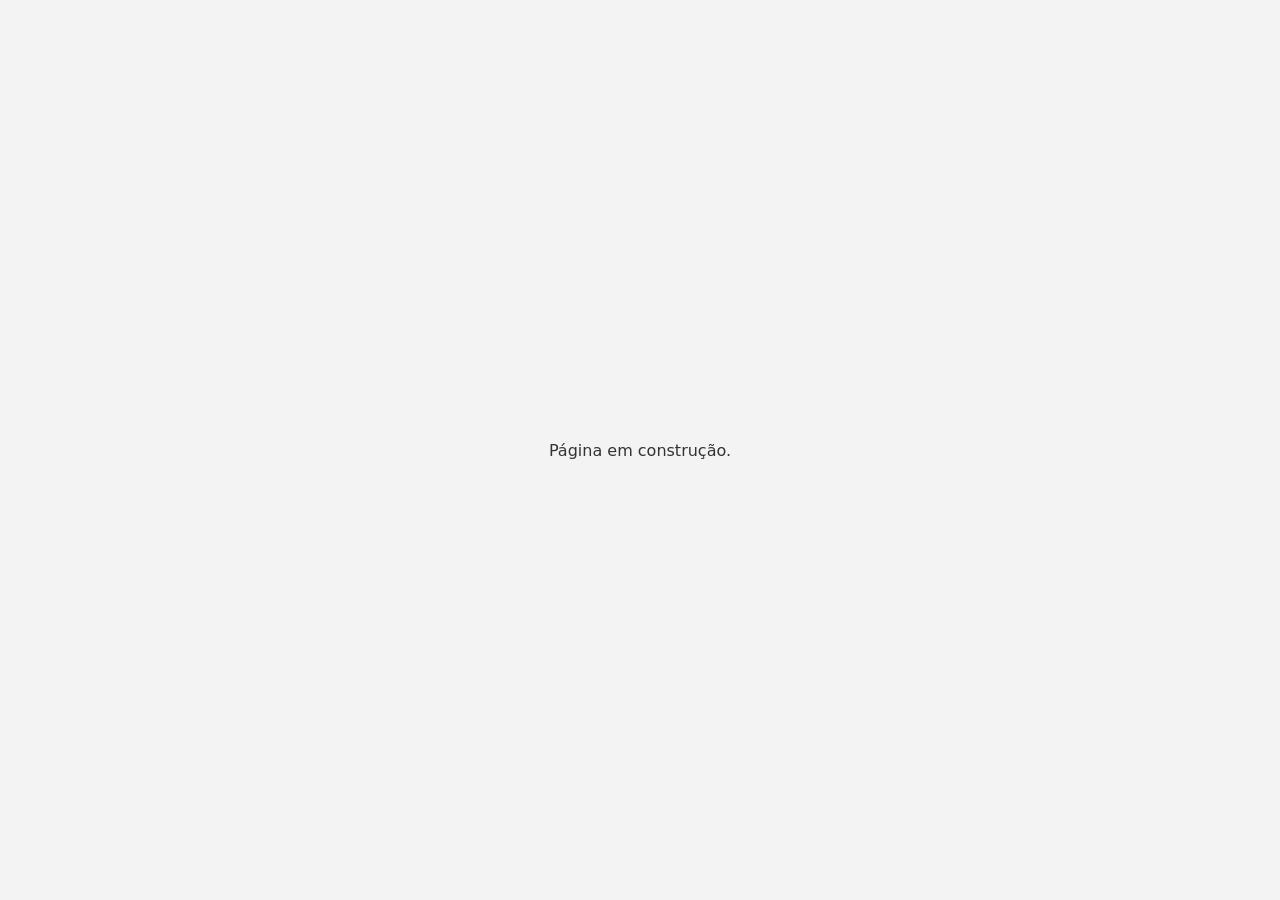
==== index.html @ b9e8e60d "Início da página de vendas Co-Authored-By: Claude Opus 5.5 <noreply@anthropic.com>" ====
<!doctype html><html lang="pt-BR"><head><meta charset="utf-8"><meta name="viewport" content="width=device-width,initial-scale=1"><meta name="robots" content="noindex"><title>Em breve</title><style>body{font-family:system-ui,sans-serif;display:grid;place-items:center;min-height:100vh;margin:0;background:#f3f3f3;color:#333}</style></head><body><p>Página em construção.</p></body></html>
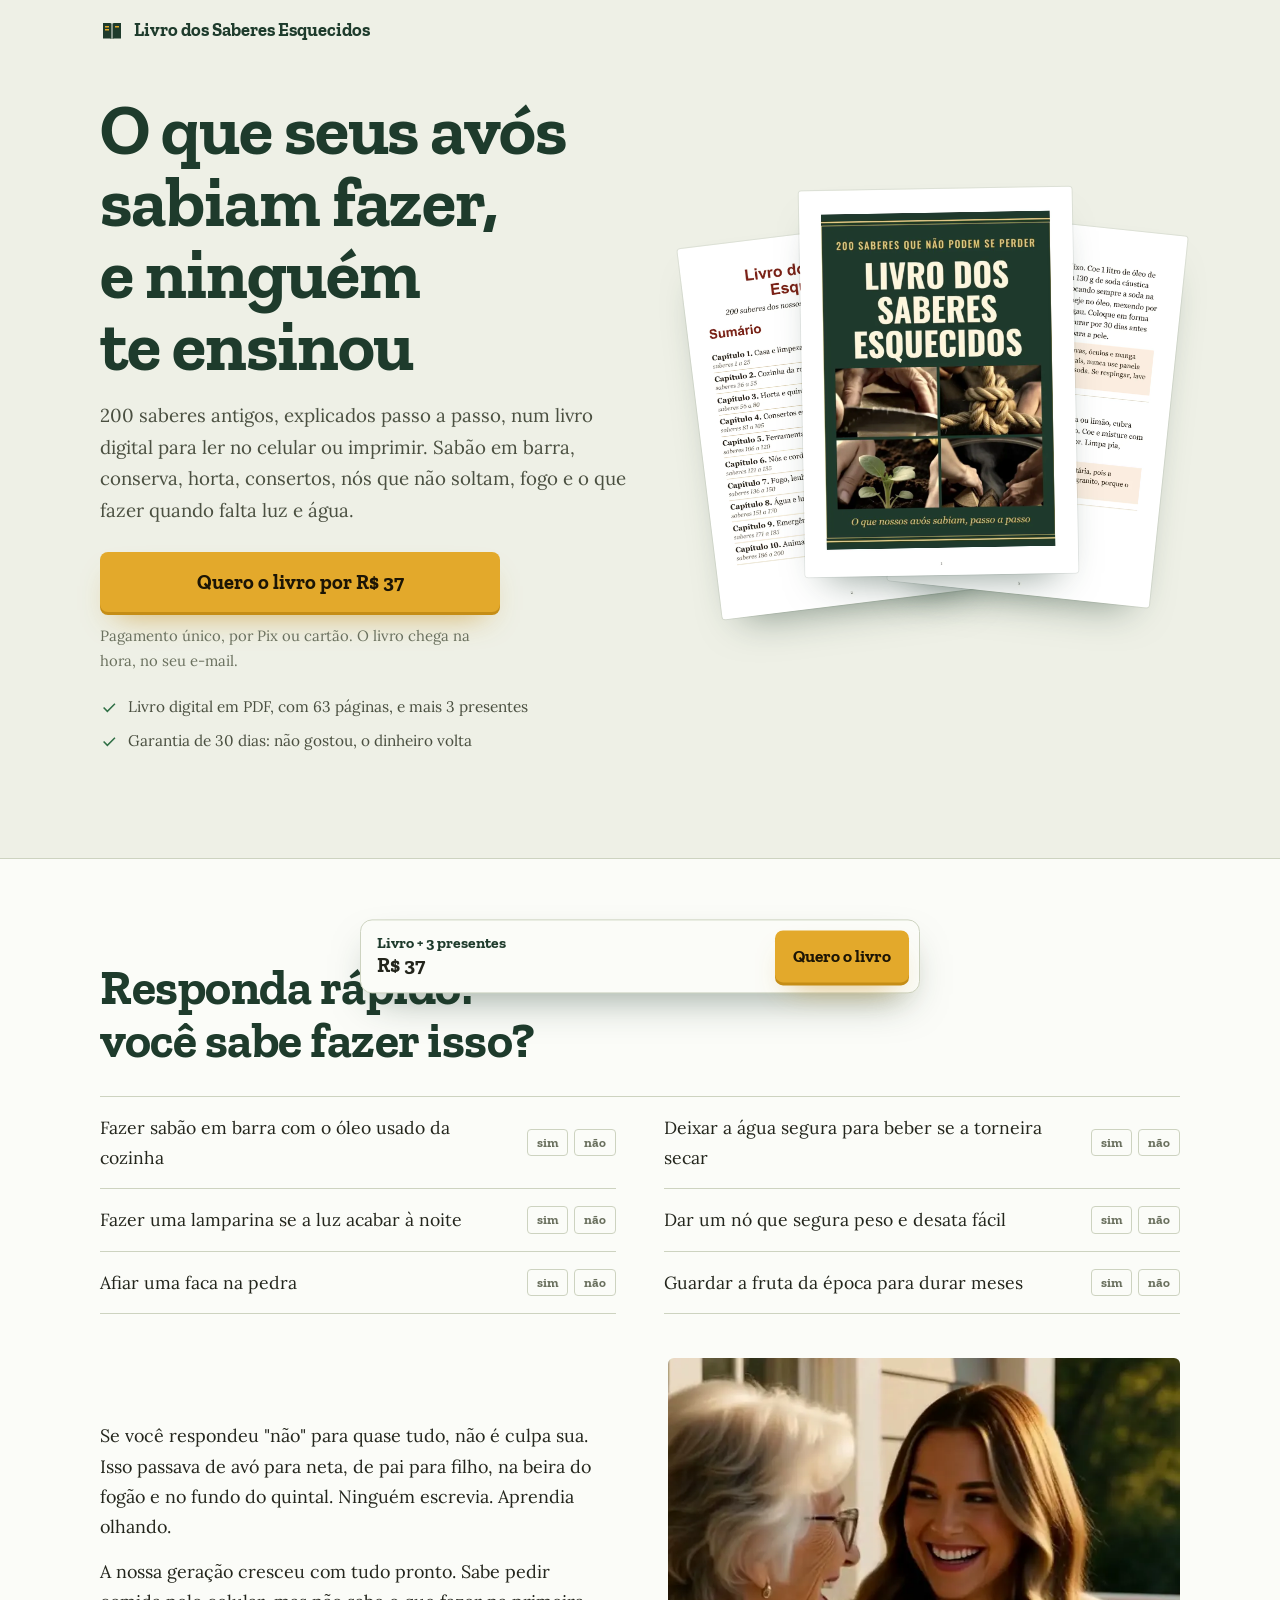
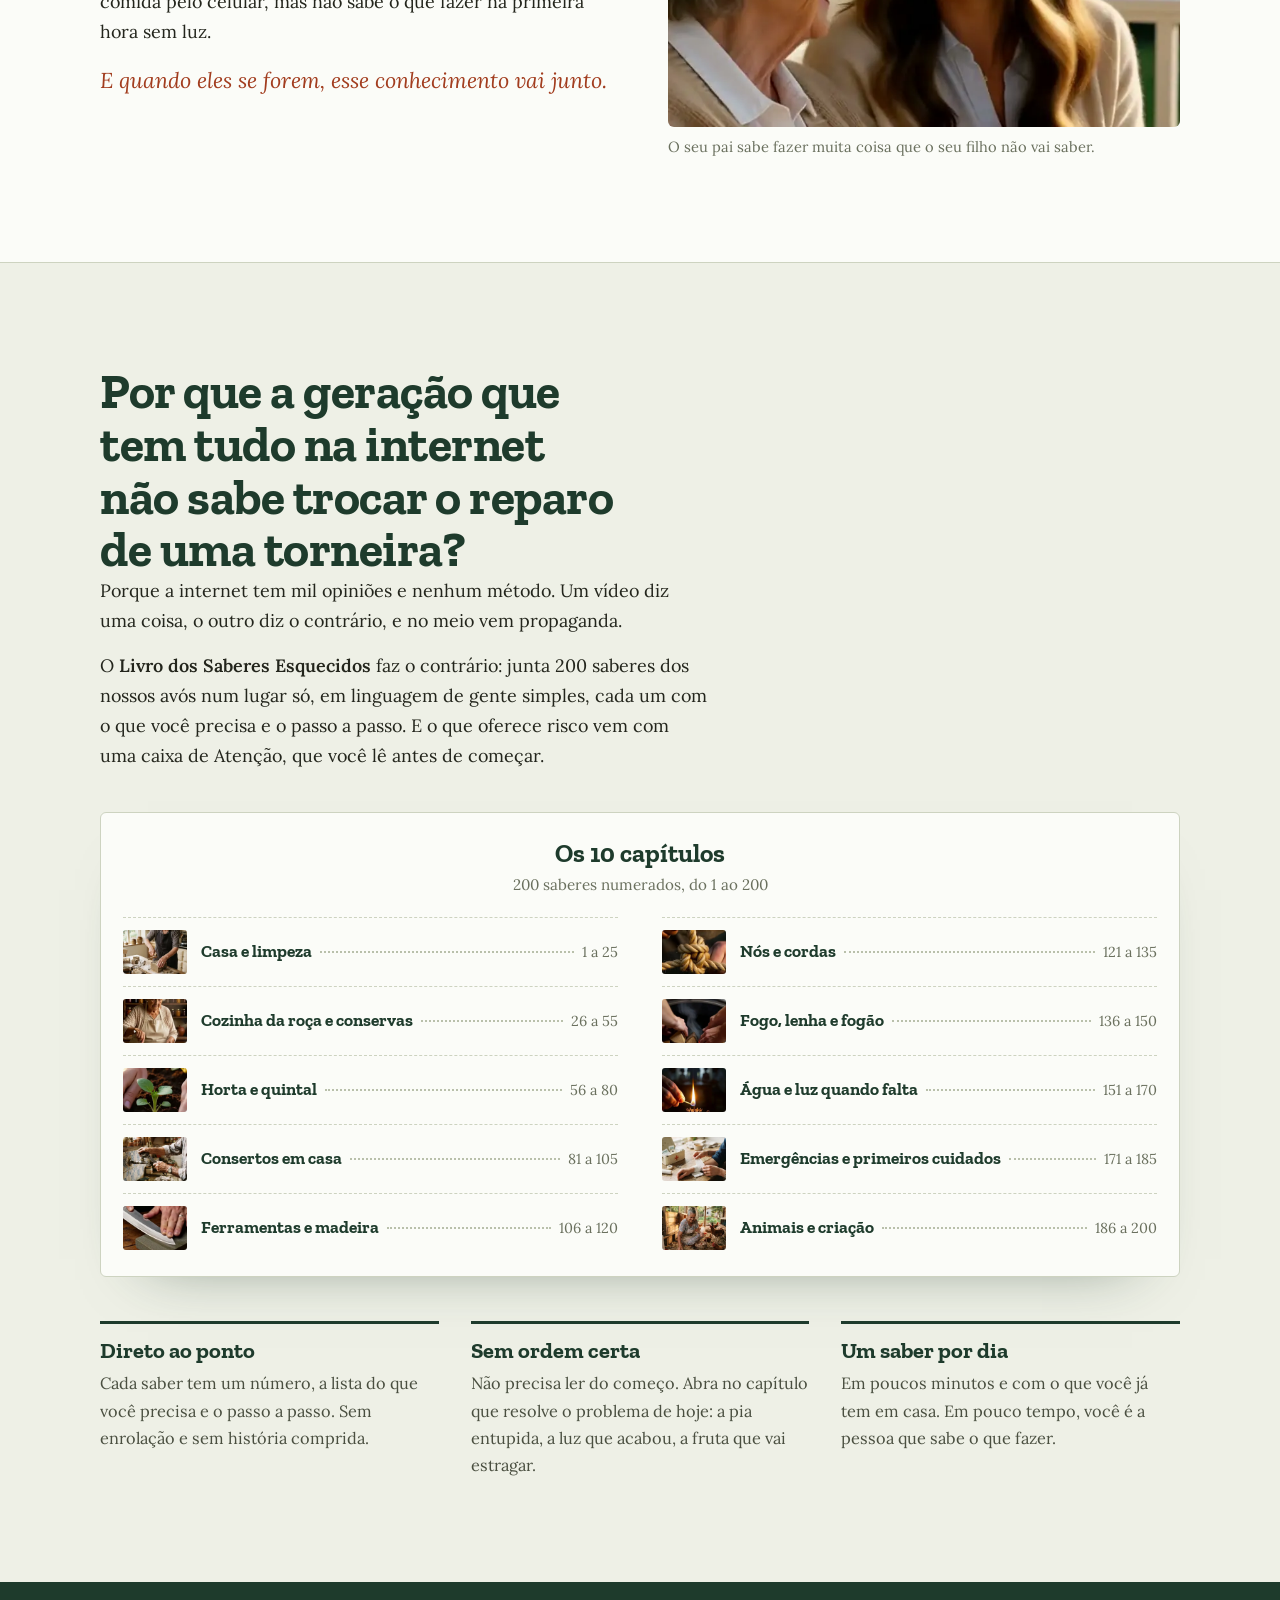
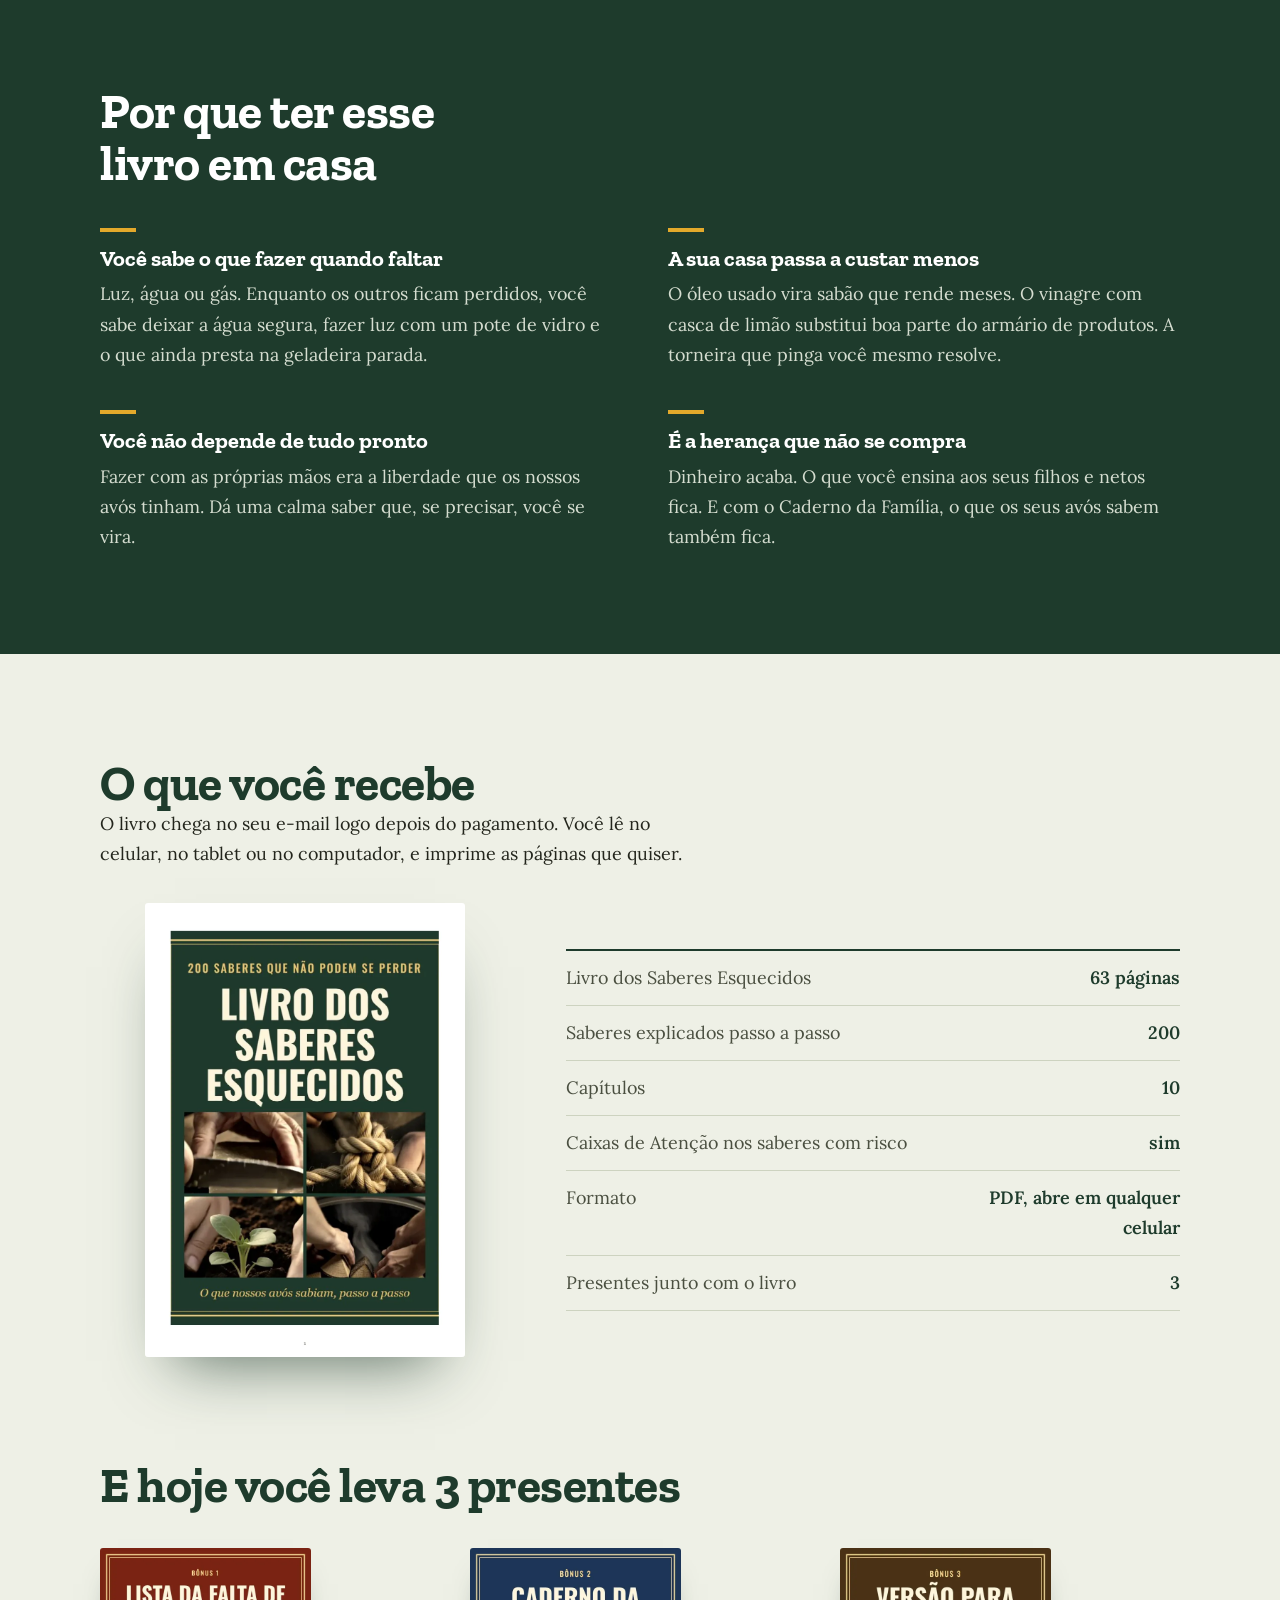
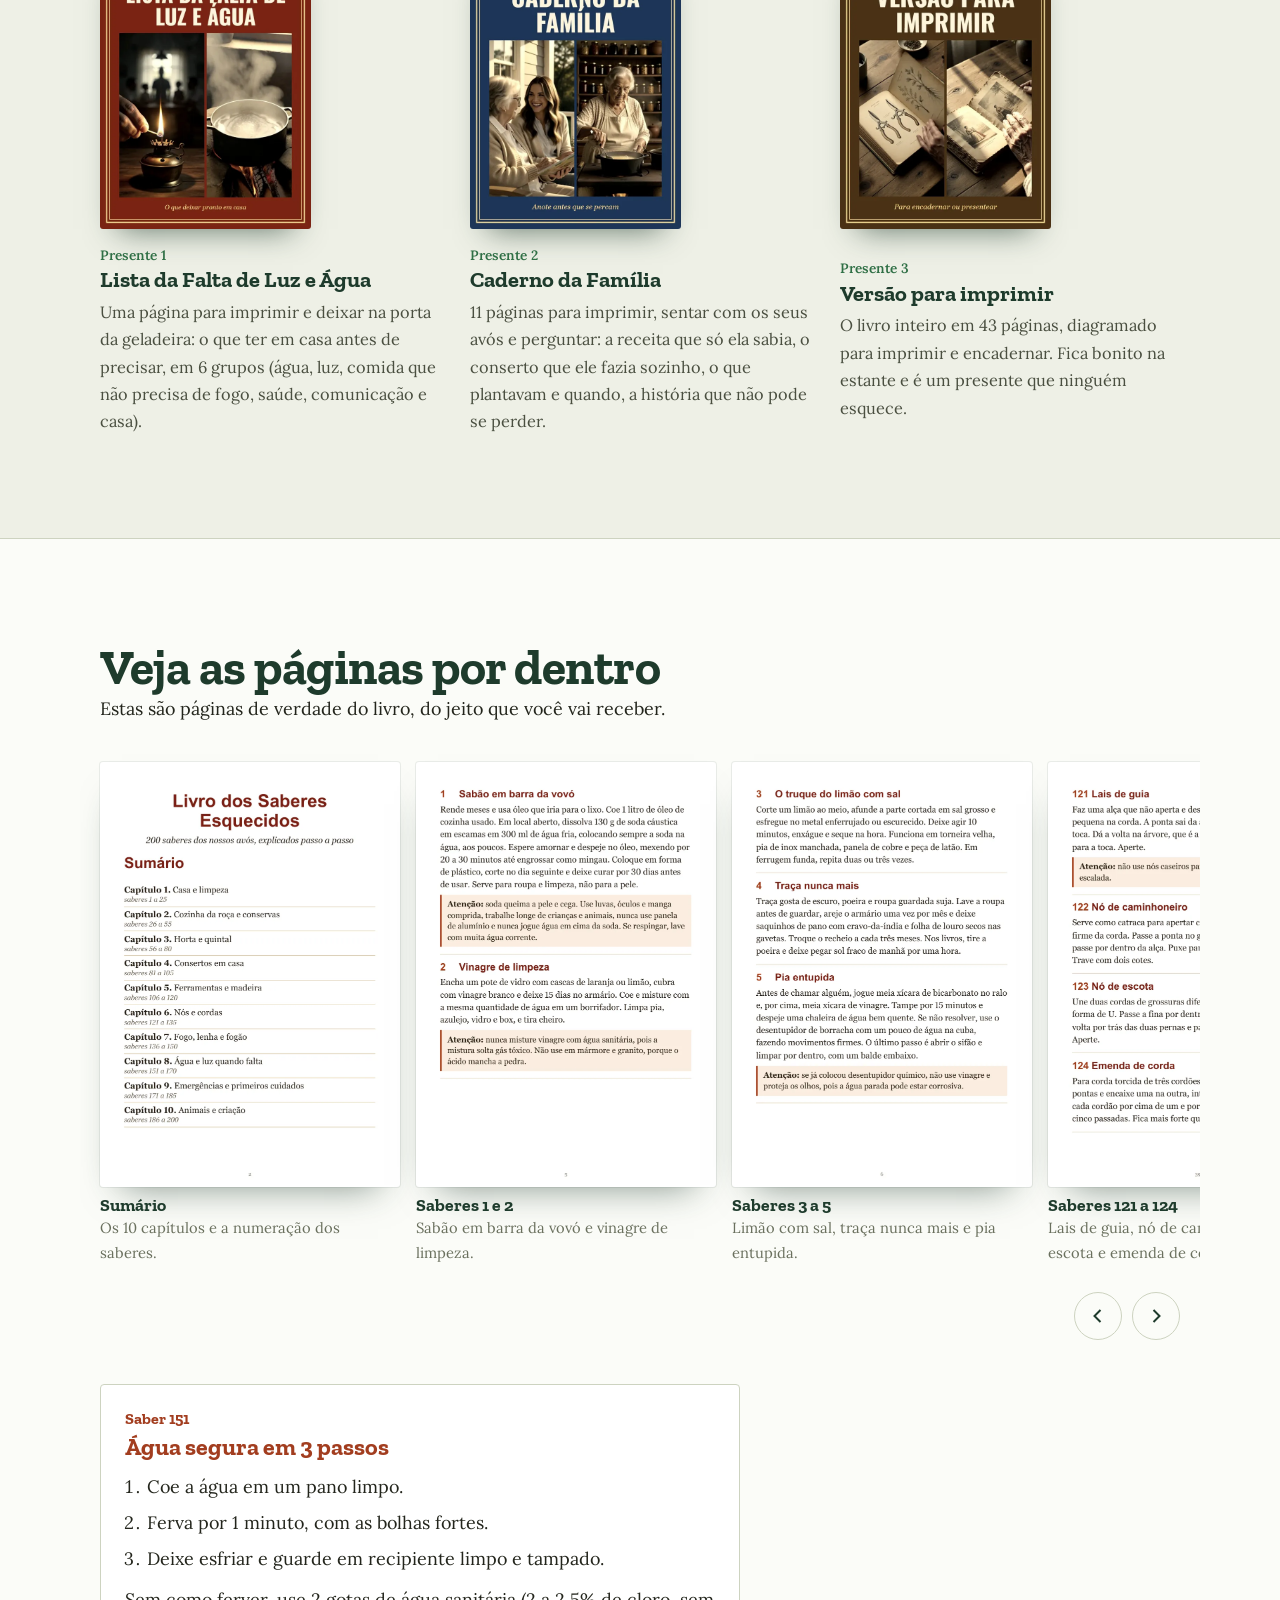
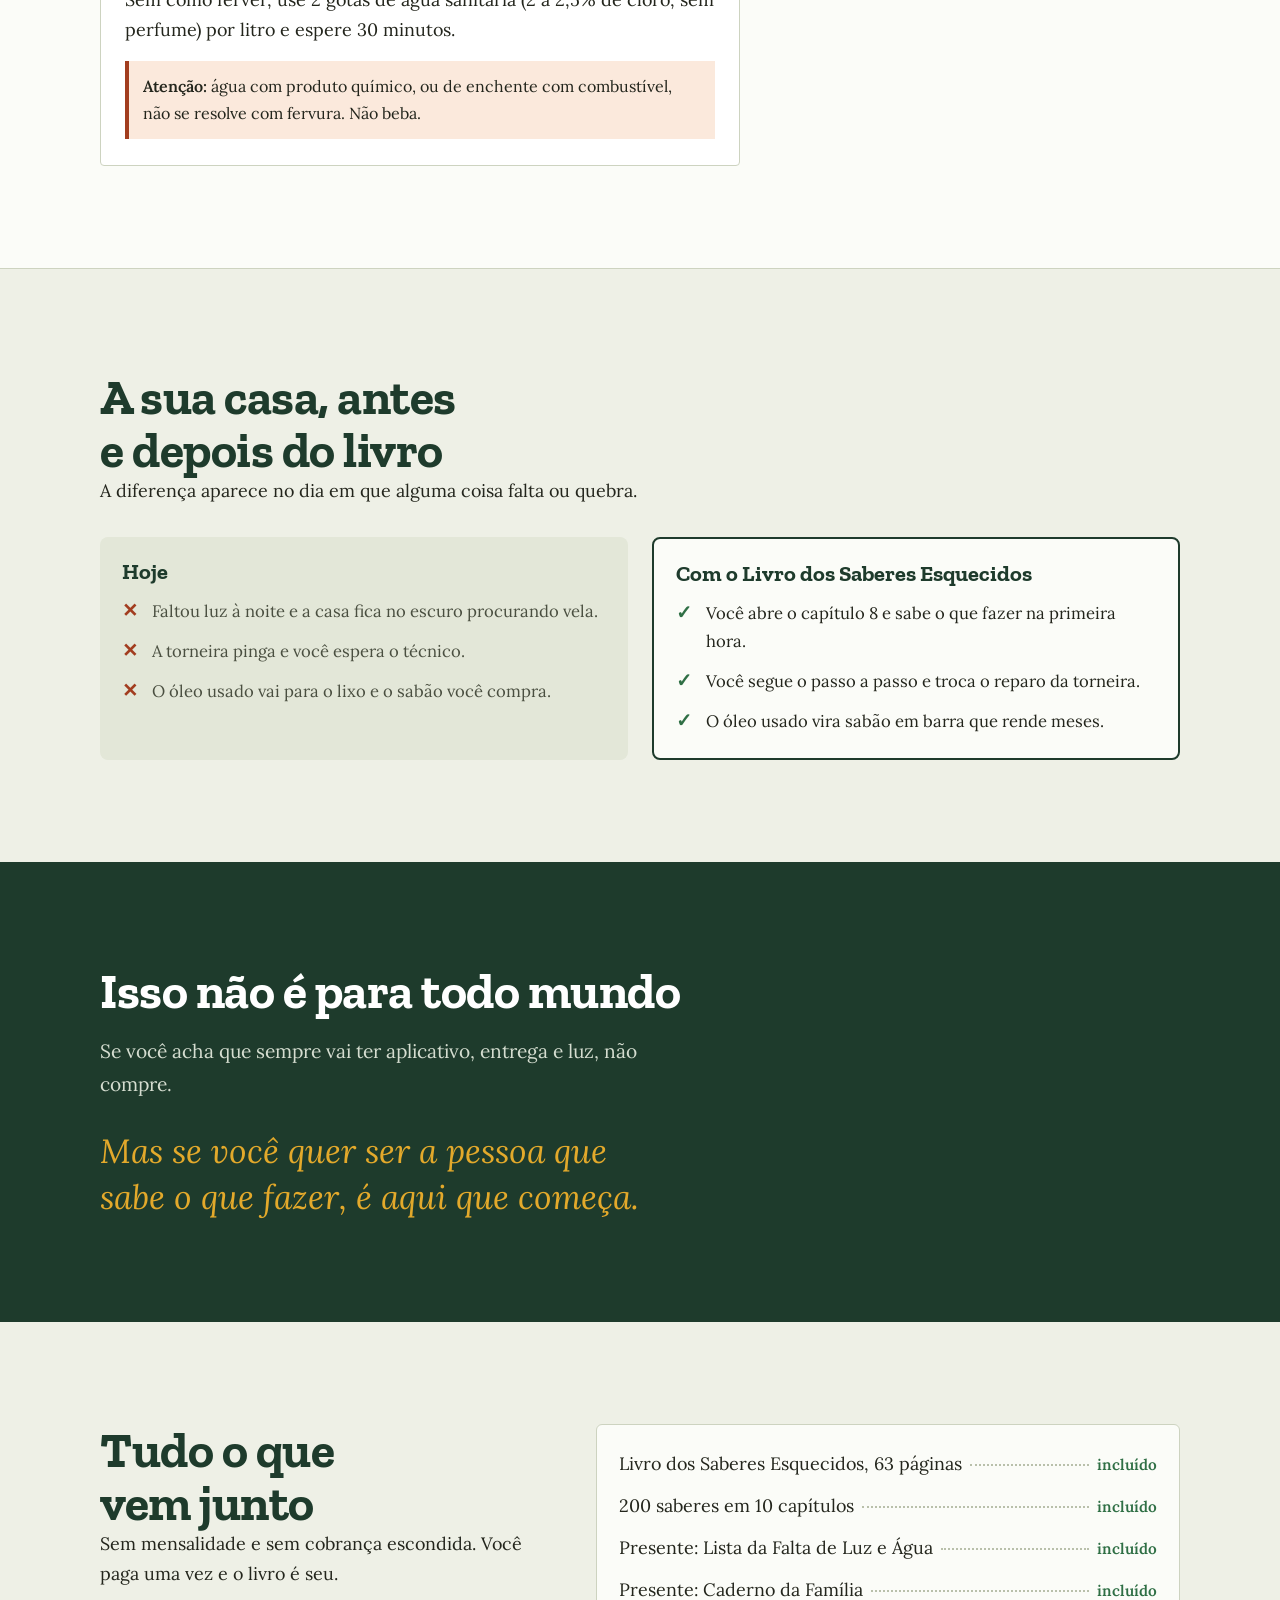
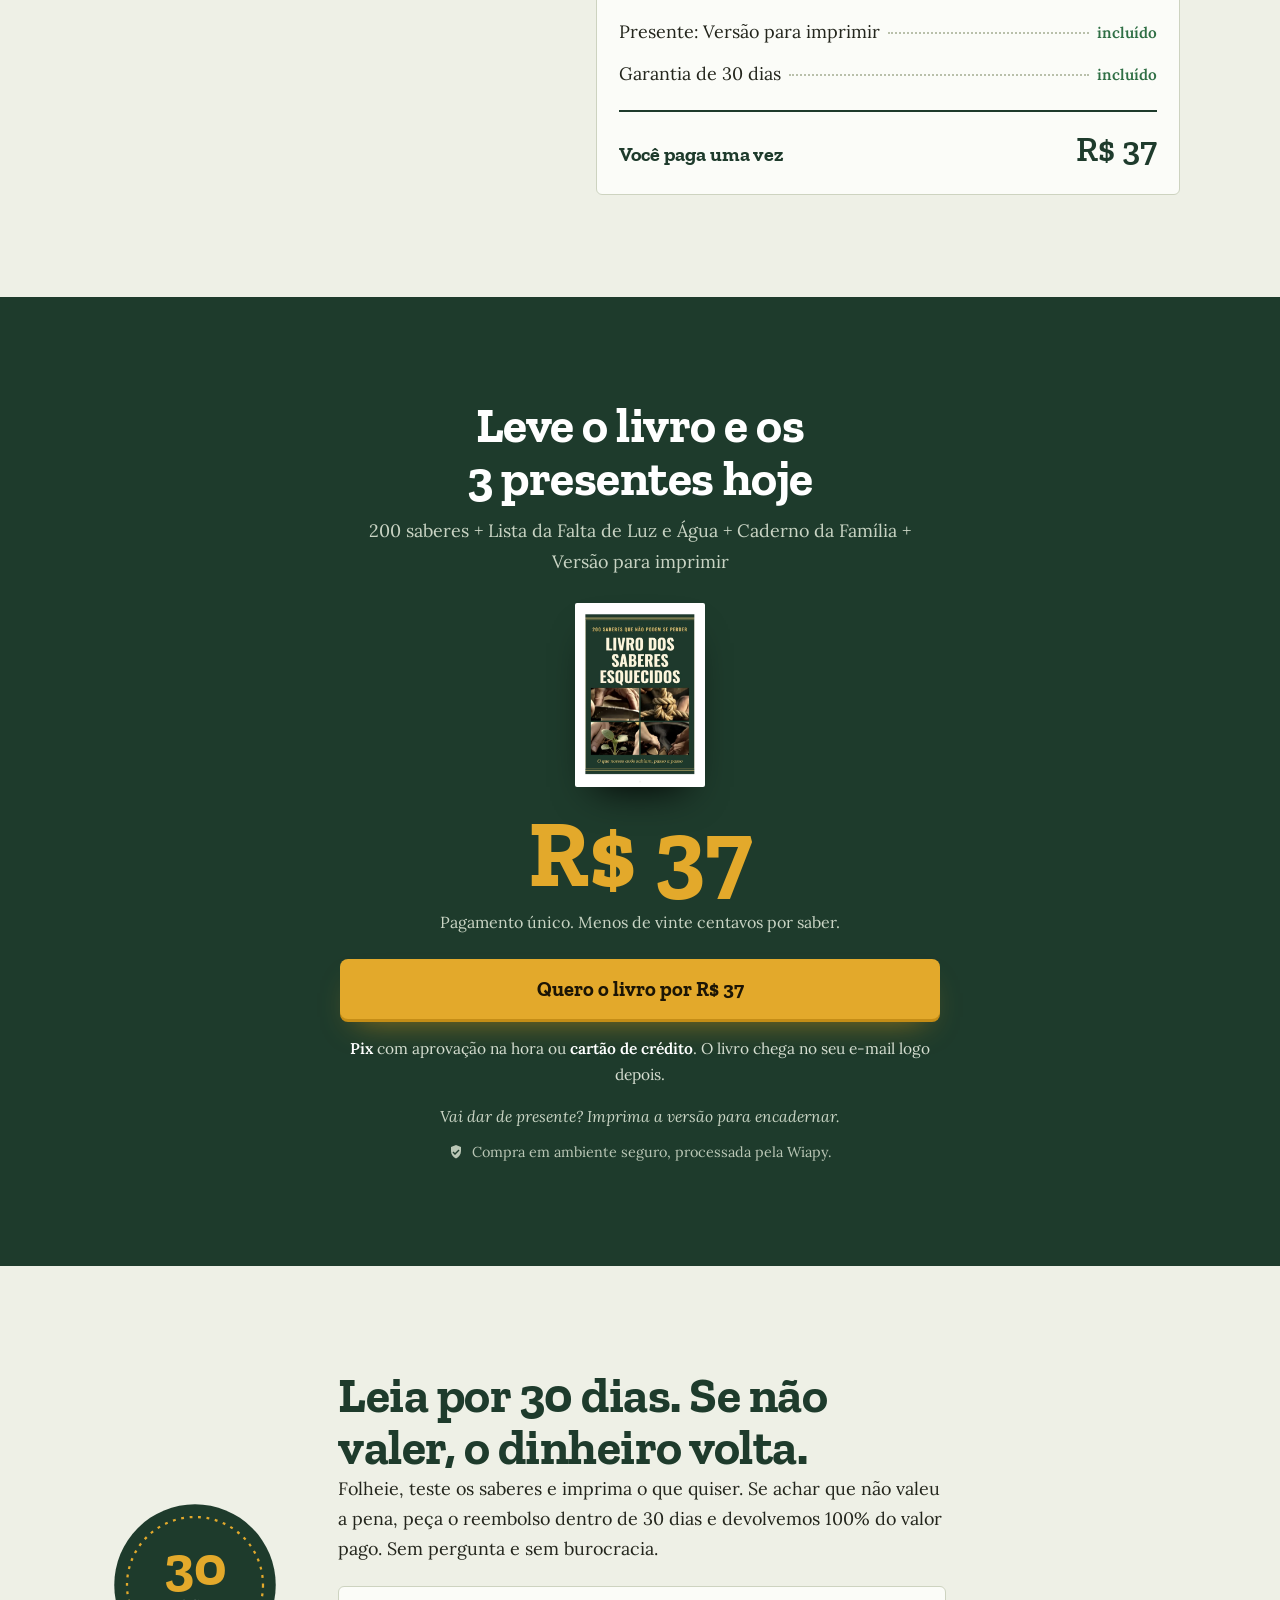
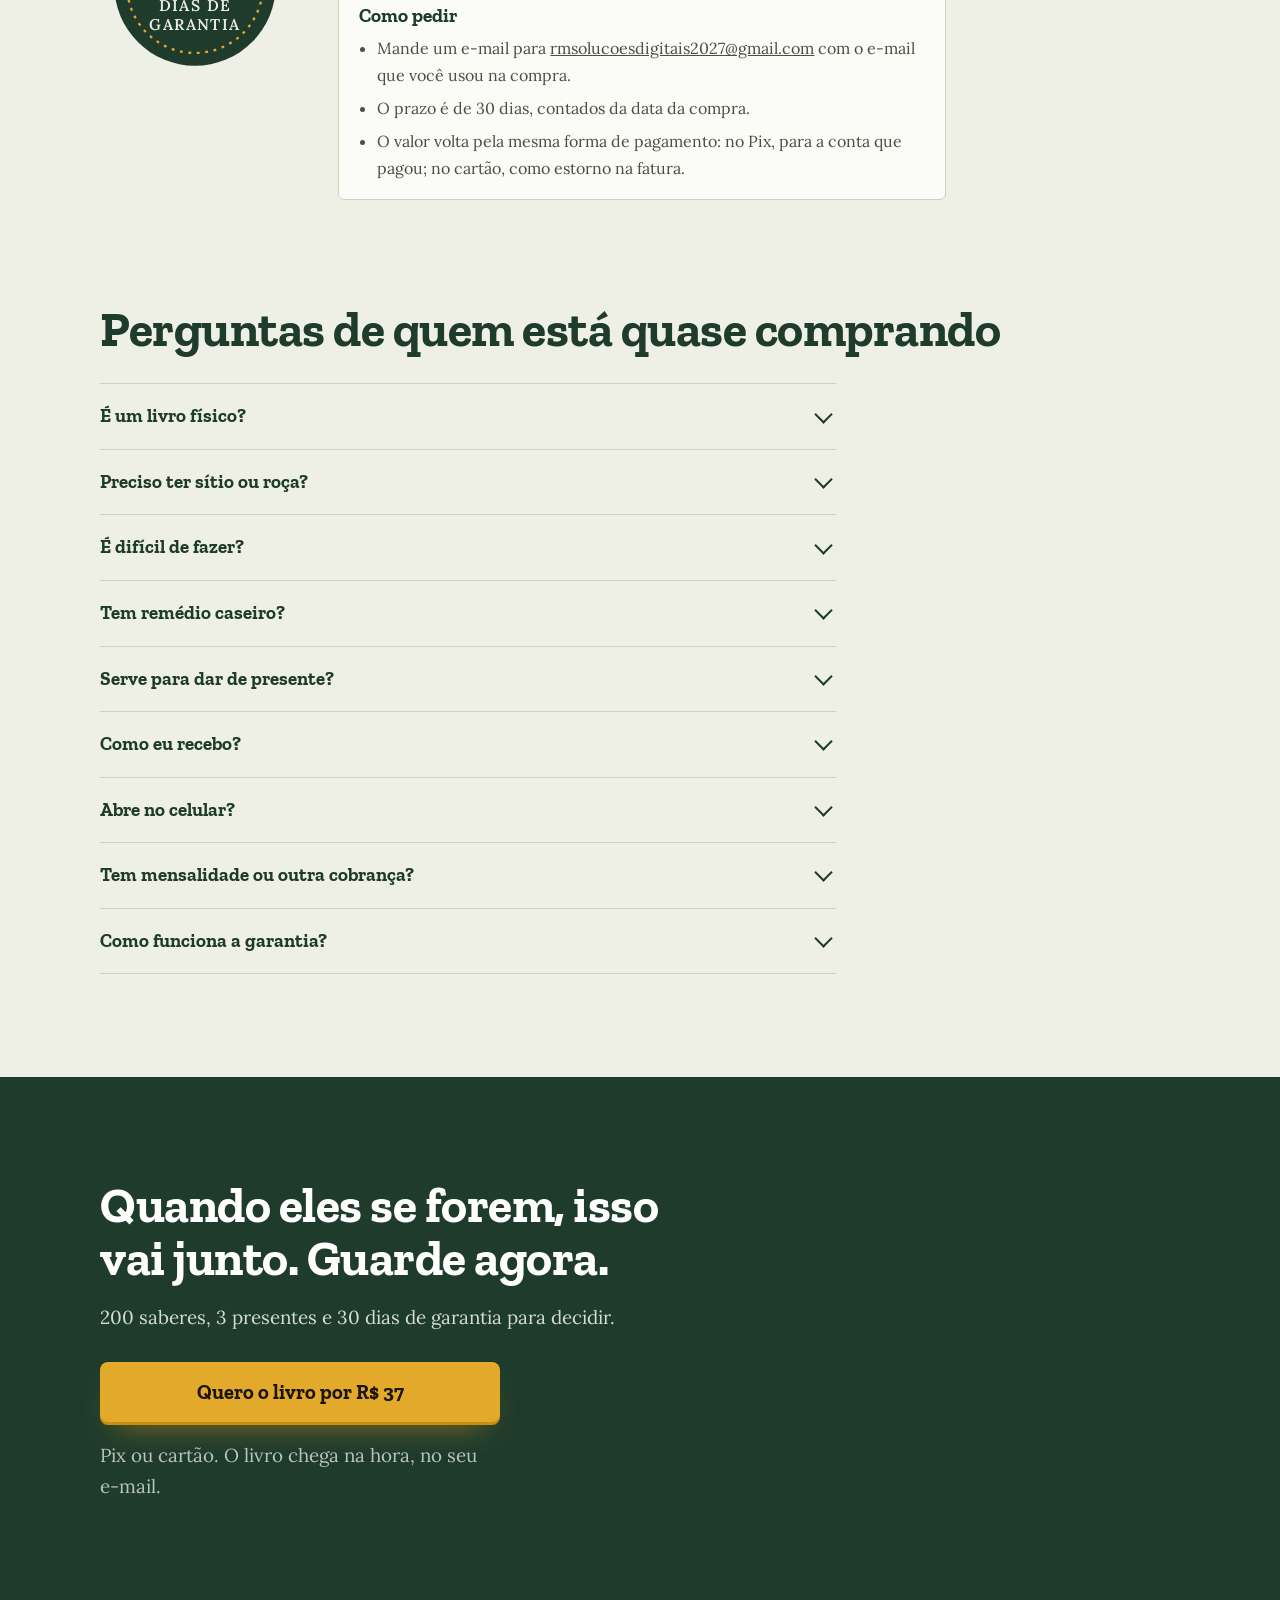
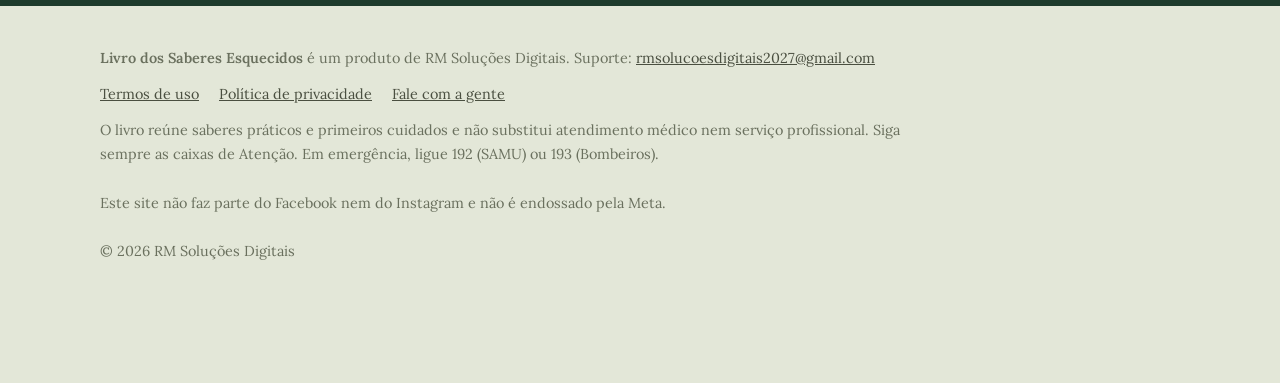
==== commit cbe4d03f: "Página de vendas completa do Livro dos Saberes Esquecidos Co-Authored-By: Claude Opus 5.5 <noreply@a" ====
--- a/index.html
+++ b/index.html
@@ -1 +1,362 @@
-<!doctype html><html lang="pt-BR"><head><meta charset="utf-8"><meta name="viewport" content="width=device-width,initial-scale=1"><meta name="robots" content="noindex"><title>Em breve</title><style>body{font-family:system-ui,sans-serif;display:grid;place-items:center;min-height:100vh;margin:0;background:#f3f3f3;color:#333}</style></head><body><p>Página em construção.</p></body></html>
+<!doctype html>
+<html lang="pt-BR">
+<head>
+<meta charset="utf-8">
+<meta name="viewport" content="width=device-width, initial-scale=1, viewport-fit=cover">
+<title>Livro dos Saberes Esquecidos: 200 saberes dos nossos avós, passo a passo</title>
+<meta name="description" content="O que seus avós sabiam fazer e ninguém te ensinou. 200 saberes antigos explicados passo a passo, num livro digital para ler no celular ou imprimir, com 3 presentes.">
+<meta name="robots" content="noindex">
+<meta name="theme-color" content="#1e3b2c">
+<link rel="canonical" href="https://livro.saberesesquecidos.online/">
+<meta property="og:type" content="website">
+<meta property="og:url" content="https://livro.saberesesquecidos.online/">
+<meta property="og:title" content="O que seus avós sabiam fazer, e ninguém te ensinou">
+<meta property="og:description" content="200 saberes antigos, passo a passo, num livro digital. Mais 3 presentes.">
+<meta property="og:image" content="https://livro.saberesesquecidos.online/img/compartilhar.jpg">
+<link rel="icon" href="data:image/svg+xml,%3Csvg xmlns='http://www.w3.org/2000/svg' viewBox='0 0 32 32'%3E%3Crect width='32' height='32' rx='6' fill='%231e3b2c'/%3E%3Cpath fill='%23e3a92b' d='M8 7h7a3 3 0 0 1 1 .2V26a3 3 0 0 0-1-.2H8zm16 0h-7a3 3 0 0 0-1 .2V26a3 3 0 0 1 1-.2h7z'/%3E%3C/svg%3E">
+<link rel="preload" href="fontes/zilla-slab-700-normal.woff2" as="font" type="font/woff2" crossorigin>
+<link rel="preload" href="fontes/lora-normal.woff2" as="font" type="font/woff2" crossorigin>
+<style>@font-face {font-family: 'Lora';font-style: italic;font-weight: 400;font-display: swap;src: url(fontes/lora-400-italic.woff2) format('woff2');unicode-range: U+0000-00FF, U+0131, U+0152-0153, U+02BB-02BC, U+02C6, U+02DA, U+02DC, U+0304, U+0308, U+0329, U+2000-206F, U+20AC, U+2122, U+2191, U+2193, U+2212, U+2215, U+FEFF, U+FFFD;}@font-face {font-family: 'Lora';font-style: normal;font-weight: 400 600;font-display: swap;src: url(fontes/lora-normal.woff2) format('woff2');unicode-range: U+0000-00FF, U+0131, U+0152-0153, U+02BB-02BC, U+02C6, U+02DA, U+02DC, U+0304, U+0308, U+0329, U+2000-206F, U+20AC, U+2122, U+2191, U+2193, U+2212, U+2215, U+FEFF, U+FFFD;}@font-face {font-family: 'Zilla Slab';font-style: normal;font-weight: 600;font-display: swap;src: url(fontes/zilla-slab-600-normal.woff2) format('woff2');unicode-range: U+0000-00FF, U+0131, U+0152-0153, U+02BB-02BC, U+02C6, U+02DA, U+02DC, U+0304, U+0308, U+0329, U+2000-206F, U+20AC, U+2122, U+2191, U+2193, U+2212, U+2215, U+FEFF, U+FFFD;}@font-face {font-family: 'Zilla Slab';font-style: normal;font-weight: 700;font-display: swap;src: url(fontes/zilla-slab-700-normal.woff2) format('woff2');unicode-range: U+0000-00FF, U+0131, U+0152-0153, U+02BB-02BC, U+02C6, U+02DA, U+02DC, U+0304, U+0308, U+0329, U+2000-206F, U+20AC, U+2122, U+2191, U+2193, U+2212, U+2215, U+FEFF, U+FFFD;}*,*::before,*::after{box-sizing:border-box}html{-webkit-text-size-adjust:100%;text-size-adjust:100%}body{margin:0;text-rendering:optimizeLegibility;-webkit-font-smoothing:antialiased}img,video,svg{display:block;max-width:100%;height:auto}h1,h2,h3,h4,p,figure,blockquote,ul,ol{margin:0}ul[role=list],ol[role=list]{list-style:none;padding:0}a{color:inherit}a[href^="mailto:"]{overflow-wrap:anywhere}button{font:inherit;color:inherit;cursor:pointer}:focus-visible{outline:3px solid var(--foco,#1d4ed8);outline-offset:3px}.so-leitor{position:absolute!important;width:1px;height:1px;overflow:hidden;clip:rect(0 0 0 0);white-space:nowrap}.pular{position:absolute;left:12px;top:-60px;z-index:50;padding:10px 14px;background:#fff;color:#000;border-radius:6px}.pular:focus{top:12px}html:not(.revisao) [data-pendente]{display:none!important}.revisao [data-pendente]{position:relative;outline:2px dashed #e11d48;outline-offset:6px}.revisao [data-pendente]::before{content:"ESPAÇO RESERVADO \2022  " attr(data-pendente);display:block;font:700 13px/1.35 system-ui,sans-serif;letter-spacing:0;text-transform:none;color:#fff;background:#e11d48;padding:7px 10px;margin:0 0 12px;border-radius:4px;text-align:left}.aviso-revisao{position:sticky;top:0;z-index:60;background:#e11d48;color:#fff;font:600 14px/1.35 system-ui,sans-serif;padding:10px 16px;text-align:center}.aviso-revisao code{background:#0002;padding:1px 5px;border-radius:3px}.barra-compra{position:fixed;left:0;right:0;bottom:0;z-index:40;padding:10px 16px calc(10px + env(safe-area-inset-bottom));transform:translateY(110%);visibility:hidden;transition:transform .28s ease,visibility 0s linear .28s;pointer-events:none}.barra-compra.visivel{transform:none;visibility:visible;transition:transform .28s ease;pointer-events:auto}.captura-inteira .barra-compra{display:none}.no-js .barra-compra,html:not(.js) .barra-compra{display:none}.js [data-revela]{opacity:0;transform:translateY(14px);transition:opacity .6s ease,transform .6s ease}.js [data-revela].visto{opacity:1;transform:none}[data-carrossel] .trilho{display:flex;gap:16px;overflow-x:auto;scroll-snap-type:x mandatory;-webkit-overflow-scrolling:touch;scrollbar-width:none;overscroll-behavior-x:contain}[data-carrossel] .trilho::-webkit-scrollbar{display:none}[data-carrossel] .trilho>*{scroll-snap-align:start;flex:none}details>summary{list-style:none;cursor:pointer}details>summary::-webkit-details-marker{display:none}@media (prefers-reduced-motion:reduce){*,*::before,*::after{animation-duration:.01ms!important;animation-iteration-count:1!important;transition-duration:.01ms!important;scroll-behavior:auto!important}.js [data-revela]{opacity:1;transform:none}}:root{--folha:#eef0e6; --folha-2:#e3e7d8; --branco:#fbfcf8; --mata:#1e3b2c; --mata-2:#264a37; --mata-linha:#3c5e4a;--tinta:#23251c; --tinta-2:#4a4f40; --suave:#6a705e; --linha:#cdd3c0;--mostarda:#e3a92b; --mostarda-2:#c58d16; --mostarda-txt:#1c1505; --ferrugem:#a23d1f; --pele:#fbe9dc;--ok:#2f6f45; --foco:#c58d16;--f-tit:'Zilla Slab',Rockwell,'Courier New',serif;--f-txt:'Lora',Georgia,'Times New Roman',serif;}html{scroll-behavior:smooth;scroll-padding-top:12px}body{background:var(--folha);color:var(--tinta);font:400 1.12rem/1.68 var(--f-txt)}.miolo{width:min(1080px,100% - 40px);margin-inline:auto}.texto{max-width:38rem}h1,h2,h3{font-family:var(--f-tit);color:var(--mata);text-wrap:balance}h1{font-weight:700;font-size:clamp(2.35rem,1.4rem + 4.4vw,4.4rem);line-height:1.02;letter-spacing:-.015em}h2{font-weight:700;font-size:clamp(1.9rem,1.25rem + 2.9vw,3.1rem);line-height:1.06;letter-spacing:-.01em}h3{font-weight:700;font-size:1.4rem;line-height:1.15}p+p{margin-top:.85em}b,strong{font-weight:600}.faixa{padding-block:clamp(60px,8vw,108px)}.escuro{background:var(--mata);color:#e9eee3}.escuro h2,.escuro h3{color:#fff}.suave{color:var(--suave)}.botao{display:inline-flex;align-items:center;justify-content:center;min-height:60px;padding:16px 30px;border-radius:8px;background:var(--mostarda);color:var(--mostarda-txt);font:700 1.28rem/1.1 var(--f-tit);text-decoration:none;text-align:center;box-shadow:0 3px 0 var(--mostarda-2),0 16px 32px -16px rgba(197,141,22,.8);transition:background-color .15s ease,transform .15s ease}.botao:hover{background:#ebb43c;transform:translateY(-1px)}.botao:active{transform:translateY(1px)}.botao.largo{display:flex;width:100%}.micro{margin-top:12px;font-size:.93rem;color:var(--suave)}.escuro .micro{color:#b9c6b5}.topo{padding-top:18px}.marca{display:inline-flex;align-items:center;gap:10px;font:700 1.15rem/1 var(--f-tit);color:var(--mata);text-decoration:none}.marca svg{width:24px;height:24px}.heroi{display:grid;gap:44px;padding-block:28px 72px}.heroi .lead{margin-top:18px;font-size:1.17rem;color:var(--tinta-2);max-width:35rem}.heroi .acao{margin-top:26px;max-width:25rem}.selos{list-style:none;padding:0;margin-top:20px;display:grid;gap:8px;font-size:.96rem;color:var(--tinta-2)}.selos li{display:flex;gap:10px;align-items:flex-start}.selos svg{flex:none;width:18px;height:18px;margin-top:4px;color:var(--ok)}.leque{position:relative;height:clamp(340px,92vw,470px);max-width:470px;width:100%;margin-inline:auto}.leque img{position:absolute;width:56%;border-radius:3px;box-shadow:0 22px 40px -22px rgba(30,59,44,.55),0 0 0 1px rgba(30,59,44,.08)}.leque .p1{left:0;top:9%;transform:rotate(-7deg)}.leque .p2{right:0;top:7%;transform:rotate(6deg)}.leque .p3{left:22%;top:0;width:58%;z-index:2;transform:rotate(-1deg)}@media (min-width:900px){.heroi{grid-template-columns:1.05fr .95fr;align-items:center;padding-block:44px 104px}}.teste{background:var(--branco);border-block:1px solid var(--linha)}.sabe{list-style:none;padding:0;margin-top:30px;display:grid;gap:0;border-top:1px solid var(--linha)}@media (min-width:860px){.sabe{grid-template-columns:1fr 1fr;column-gap:48px}}.sabe li{display:grid;grid-template-columns:1fr auto;gap:16px;align-items:center;padding:16px 0;border-bottom:1px solid var(--linha);font-size:1.1rem}.sabe li span:last-child{display:flex;gap:6px;font:700 .82rem/1 var(--f-tit);color:var(--suave)}.sabe li span:last-child i{font-style:normal;border:1.5px solid var(--linha);border-radius:4px;padding:6px 9px}.teste .grade{display:grid;gap:34px;margin-top:44px;align-items:center}@media (min-width:860px){.teste .grade{grid-template-columns:1fr 1fr;gap:56px}}.teste figure img{border-radius:6px}.teste figure figcaption{margin-top:8px;font-size:.92rem;color:var(--suave)}.frase-forte{margin-top:18px;font:italic 400 1.35rem/1.45 var(--f-txt);color:var(--ferrugem)}.indice{margin-top:40px;background:var(--branco);border:1px solid var(--linha);border-radius:6px;padding:26px 22px 14px;box-shadow:0 30px 60px -48px rgba(30,59,44,.6)}.indice h3{text-align:center;font-size:1.6rem}.indice .sub{text-align:center;font-size:.95rem;color:var(--suave);margin-top:4px}.indice ol{list-style:none;padding:0;margin-top:20px}.indice li{display:grid;grid-template-columns:auto 1fr;gap:14px;align-items:center;padding:12px 0;border-top:1px dashed var(--linha)}.indice li img{width:64px;height:44px;object-fit:cover;border-radius:3px}.indice .linha-cap{display:flex;align-items:baseline;gap:8px;min-width:0}.indice .linha-cap b{font:700 1.08rem/1.25 var(--f-tit);color:var(--mata);flex:0 1 auto}.indice .linha-cap i{flex:1 1 12px;border-bottom:2px dotted #b9c0ab;transform:translateY(-4px);min-width:12px}.indice .linha-cap em{flex:none;font-style:normal;font-size:.9rem;color:var(--suave);white-space:nowrap}@media (min-width:860px){.indice ol{columns:2;column-gap:44px}.indice li{break-inside:avoid}}.como{display:grid;gap:22px;margin-top:44px}@media (min-width:860px){.como{grid-template-columns:repeat(3,1fr);gap:32px}}.como div{border-top:3px solid var(--mata);padding-top:14px}.como p{margin-top:6px;color:var(--tinta-2);font-size:1.02rem}.motivos{display:grid;gap:30px;margin-top:38px}@media (min-width:860px){.motivos{grid-template-columns:1fr 1fr;gap:40px 56px}}.motivo h3{color:#fff}.motivo p{margin-top:8px;color:#d5ddd0}.motivo .marcador{display:block;width:36px;height:4px;background:var(--mostarda);margin-bottom:14px}.produto .grade{display:grid;gap:36px;align-items:center;margin-top:34px}@media (min-width:860px){.produto .grade{grid-template-columns:.8fr 1.2fr;gap:56px}}.capa-livro{width:100%;max-width:320px;margin-inline:auto;box-shadow:0 34px 60px -30px rgba(30,59,44,.7);border-radius:3px}.ficha{list-style:none;padding:0;border-top:2px solid var(--mata)}.produto .grade>*{min-width:0}.ficha li{display:grid;grid-template-columns:minmax(0,1fr) minmax(0,auto);gap:12px;padding:12px 0;border-bottom:1px solid var(--linha)}.ficha li span:first-child{color:var(--tinta-2)}.ficha li span:last-child{font-weight:600;color:var(--mata);text-align:right;max-width:13rem}.presentes{display:grid;gap:30px;margin-top:36px}@media (min-width:860px){.presentes{grid-template-columns:repeat(3,1fr)}}.presente{display:grid;grid-template-columns:110px 1fr;gap:18px;align-items:start}@media (min-width:860px){.presente{grid-template-columns:1fr}}.presente img{border-radius:3px;box-shadow:0 18px 30px -18px rgba(30,59,44,.7)}@media (min-width:860px){.presente img{width:62%}}.presente h3 small{display:block;font:600 .85rem/1.2 var(--f-txt);color:var(--ok);margin-bottom:4px}.presente p{margin-top:6px;color:var(--tinta-2);font-size:1.02rem}.vitrine{margin-top:30px}.vitrine .trilho{padding:8px 20px 26px;margin-inline:-20px;scroll-padding-inline:20px}.vitrine figure{width:min(300px,76vw)}.vitrine figure img{border-radius:3px;box-shadow:0 20px 36px -22px rgba(30,59,44,.6),0 0 0 1px rgba(30,59,44,.08);background:#fff}.vitrine figcaption{margin-top:14px;font-size:.98rem;color:var(--tinta-2)}.vitrine figcaption b{display:block;font:700 1.1rem/1.2 var(--f-tit);color:var(--mata)}.setas{display:flex;gap:10px;justify-content:flex-end}.setas button{width:48px;height:48px;border-radius:50%;border:1px solid var(--linha);background:var(--branco);display:grid;place-items:center;color:var(--mata)}.setas svg{width:20px;height:20px}.saber-inteiro{margin-top:44px;max-width:640px;background:#fff;border:1px solid var(--linha);border-radius:4px;padding:26px 24px}.saber-inteiro .num{font:700 1rem/1 var(--f-tit);color:var(--ferrugem)}.saber-inteiro h3{margin-top:6px;color:var(--ferrugem);font-size:1.5rem}.saber-inteiro ol{margin-top:12px;padding-left:1.2em;display:grid;gap:6px}.saber-inteiro .atencao{margin-top:16px;background:var(--pele);border-left:4px solid var(--ferrugem);padding:12px 14px;font-size:1rem}.compara-rotina{display:grid;gap:16px;margin-top:30px}@media (min-width:800px){.compara-rotina{grid-template-columns:1fr 1fr;gap:24px}}.coluna{border-radius:8px;padding:22px}.coluna ul{list-style:none;padding:0;margin-top:14px;display:grid;gap:12px}.coluna li{padding-left:30px;position:relative;font-size:1.04rem}.coluna li::before{position:absolute;left:0;top:0;font:700 1.2rem/1.4 var(--f-tit)}.coluna.hoje{background:var(--folha-2);color:var(--tinta-2)}.coluna.hoje li::before{content:"\2715";color:var(--ferrugem)}.coluna.com{background:var(--branco);border:2px solid var(--mata)}.coluna.com li::before{content:"\2713";color:var(--ok)}.ad-reais{margin-top:30px}#antes-depois-lista{display:grid;gap:20px}.ad-fotos{display:grid;grid-template-columns:1fr 1fr;gap:8px}.ad-fotos div{position:relative}.ad-fotos img{border-radius:6px;width:100%}.ad-fotos span{position:absolute;left:8px;top:8px;background:#000a;color:#fff;font-size:.8rem;padding:2px 8px;border-radius:20px}.vagas{display:grid;gap:12px;grid-template-columns:repeat(auto-fit,minmax(220px,1fr))}.vaga{min-height:140px;border:2px dashed #b9c0ab;border-radius:8px;display:grid;place-items:center;text-align:center;padding:14px;color:var(--suave);font-size:.95rem;background:#f6f7f1}.depoimentos{background:var(--branco);border-block:1px solid var(--linha)}#depoimentos-lista{display:grid;gap:18px;margin-top:28px;grid-template-columns:repeat(auto-fit,minmax(260px,1fr))}.dep{background:var(--folha);border-radius:8px;padding:20px}.dep blockquote{margin:0;font-style:italic}.dep figcaption{display:flex;align-items:center;gap:10px;margin-top:14px;font-weight:600;font-size:.95rem;color:var(--mata)}.dep figcaption img{width:44px;height:44px;border-radius:50%;object-fit:cover}.dep-print img,.dep-video video{border-radius:6px;width:100%}.direto p{font-size:1.2rem;max-width:36rem;color:#d5ddd0}.direto p.forte{font:italic 400 clamp(1.5rem,1.15rem + 1.6vw,2.1rem)/1.35 var(--f-txt);color:var(--mostarda)}.pilha .miolo{display:grid;gap:30px}@media (min-width:900px){.pilha .miolo{grid-template-columns:.85fr 1.15fr;gap:64px;align-items:start}}.conta{background:var(--branco);border:1px solid var(--linha);border-radius:6px;padding:24px 22px}.conta ul{list-style:none;padding:0;display:grid;gap:12px}.conta li{display:flex;align-items:baseline;gap:8px}.conta li i{flex:1 1 20px;border-bottom:2px dotted #b9c0ab;transform:translateY(-4px)}.conta li em{flex:none;font-style:normal;font-weight:600;color:var(--ok);font-size:.95rem}.conta .total{display:flex;justify-content:space-between;align-items:baseline;margin-top:20px;padding-top:16px;border-top:2px solid var(--mata);font:700 1.25rem var(--f-tit);color:var(--mata)}.conta .total strong{font-size:2.2rem}.oferta{background:var(--mata);color:#e9eee3}.caixa-oferta{max-width:600px;margin-inline:auto;text-align:center}.caixa-oferta h2{color:#fff}.caixa-oferta .inclui{margin-top:12px;color:#c9d4c4}.caixa-oferta .capinha{width:130px;margin:26px auto 0;box-shadow:0 20px 40px -20px #000;border-radius:2px}.preco{margin-top:18px;font:700 clamp(4.2rem,3rem + 6vw,6rem)/1 var(--f-tit);color:var(--mostarda)}.preco small{display:block;margin-top:10px;font:400 1rem/1.4 var(--f-txt);color:#c9d4c4}.caixa-oferta .botao{margin-top:26px}.pagamento{margin-top:16px;font-size:.97rem;color:#d5ddd0}.pagamento b{color:#fff}.presente-dica{margin-top:16px;font-style:italic;color:#c9d4c4;font-size:.98rem}.seguro{display:flex;gap:8px;justify-content:center;align-items:center;margin-top:10px;font-size:.9rem;color:#b9c6b5}.seguro svg{width:16px;height:16px;flex:none}.contador{margin:28px auto 0;max-width:420px;border:1px solid var(--mata-linha);border-radius:8px;padding:14px}.contador p{font-size:.95rem;color:#c9d4c4}.contador .relogio{display:flex;justify-content:center;gap:10px;margin-top:8px}.contador .relogio div{min-width:62px}.contador .relogio b{display:block;font:700 2rem/1 var(--f-tit);color:#fff}.contador .relogio span{font-size:.78rem;color:#b9c6b5}.garantia .grade{display:grid;gap:28px;align-items:center}.garantia .grade>*{min-width:0}@media (min-width:800px){.garantia .grade{grid-template-columns:190px 1fr;gap:48px}}.selo{width:170px;height:170px;margin-inline:auto}.como-pedir{margin-top:22px;background:var(--branco);border:1px solid var(--linha);border-radius:6px;padding:18px 20px;font-size:1rem}.como-pedir h3{font-size:1.2rem}.como-pedir ul{margin-top:8px;padding-left:1.15em;display:grid;gap:6px;color:var(--tinta-2)}.perguntas .lista{margin-top:28px;max-width:46rem;border-top:1px solid var(--linha)}.perguntas details{border-bottom:1px solid var(--linha)}.perguntas summary{position:relative;padding:20px 48px 20px 0;font:700 1.18rem/1.3 var(--f-tit);color:var(--mata)}.perguntas summary::after{content:"";position:absolute;right:6px;top:50%;width:13px;height:13px;margin-top:-9px;border-right:2.5px solid var(--mata);border-bottom:2.5px solid var(--mata);transform:rotate(45deg);transition:transform .2s ease}.perguntas details[open] summary::after{transform:rotate(-135deg);margin-top:-3px}.perguntas details p{padding:0 0 20px;color:var(--tinta-2);max-width:40rem}.perguntas details[open] p{animation:abre .25s ease}@keyframes abre{from{opacity:0;transform:translateY(-4px)}to{opacity:1;transform:none}}.final h2{max-width:20ch}.final p{margin-top:18px;font-size:1.18rem;max-width:34rem;color:#d5ddd0}.final .acao{margin-top:28px;max-width:25rem}.rodape{padding:40px 0 120px;font-size:.9rem;color:var(--suave);background:var(--folha-2)}.rodape .miolo{display:grid;gap:12px}.rodape nav{display:flex;flex-wrap:wrap;gap:8px 20px}.rodape a{color:var(--tinta-2)}.rodape .aviso{max-width:52rem}.barra-compra .dentro{display:flex;align-items:center;justify-content:space-between;gap:14px;max-width:560px;margin-inline:auto;background:var(--branco);border:1px solid var(--linha);border-radius:12px;padding:10px 10px 10px 16px;box-shadow:0 18px 40px -16px rgba(30,59,44,.5)}.barra-compra .nome{font:700 .98rem/1.2 var(--f-tit);color:var(--mata)}.barra-compra .nome span{display:block;font-size:1.3rem;color:var(--tinta)}.barra-compra .botao{min-height:52px;padding:12px 18px;font-size:1.08rem}@media (max-width:359px){.barra-compra .nome{font-size:.86rem}.barra-compra .botao{padding:12px;font-size:1rem}}</style>
+<script src="https://cdn.utmify.com.br/scripts/utms/latest.js" data-utmify-prevent-xcod-sck data-utmify-prevent-subids async defer></script>
+<script src="dados.js" defer></script>
+<script src="pagina.js" defer></script>
+</head>
+<body>
+<a class="pular" href="#oferta">Pular para a oferta</a>
+
+<header class="topo">
+  <div class="miolo">
+    <a class="marca" href="#topo" aria-label="Livro dos Saberes Esquecidos, voltar ao início">
+      <svg viewBox="0 0 24 24" aria-hidden="true"><path fill="#1e3b2c" d="M3 5h7a3 3 0 0 1 1.5.4V21a3 3 0 0 0-1.5-.4H3zm18 0h-7a3 3 0 0 0-1.5.4V21a3 3 0 0 1 1.5-.4h7z"/><path fill="#e3a92b" d="M5 8h4v1.5H5zm0 3h4v1.5H5zm10-3h4v1.5h-4z"/></svg>
+      Livro dos Saberes Esquecidos
+    </a>
+  </div>
+</header>
+
+<main id="topo">
+
+<!-- 1. PRIMEIRA DOBRA -->
+<section class="miolo heroi" data-secao="topo" aria-labelledby="t-heroi">
+  <div>
+    <h1 id="t-heroi">O que seus avós sabiam fazer, e ninguém te ensinou</h1>
+    <p class="lead">200 saberes antigos, explicados passo a passo, num livro digital para ler no celular ou imprimir. Sabão em barra, conserva, horta, consertos, nós que não soltam, fogo e o que fazer quando falta luz e água.</p>
+    <div class="acao" data-barra="topo">
+      <a class="botao largo" data-onde="topo" href="https://pay.wiapy.com/_nOXWXHklKWa">Quero o livro por R$ 37</a>
+      <p class="micro">Pagamento único, por Pix ou cartão. O livro chega na hora, no seu e-mail.</p>
+    </div>
+    <ul class="selos" role="list">
+      <li><svg viewBox="0 0 20 20" aria-hidden="true"><path fill="currentColor" d="M8.2 13.6 4.6 10l-1.2 1.2 4.8 4.8 9-9-1.2-1.2z"/></svg><span>Livro digital em PDF, com 63 páginas, e mais 3 presentes</span></li>
+      <li><svg viewBox="0 0 20 20" aria-hidden="true"><path fill="currentColor" d="M8.2 13.6 4.6 10l-1.2 1.2 4.8 4.8 9-9-1.2-1.2z"/></svg><span>Garantia de 30 dias: não gostou, o dinheiro volta</span></li>
+    </ul>
+  </div>
+  <div class="leque" aria-label="Páginas de verdade do livro: capa, sumário e o primeiro saber">
+    <img class="p1" src="img/pg-sumario.webp" width="900" height="1275" alt="Sumário do livro com os 10 capítulos" decoding="async">
+    <img class="p2" src="img/pg-sabao.webp" width="900" height="1275" alt="Página do livro com o saber número 1, sabão em barra da vovó, e a caixa de atenção" decoding="async">
+    <img class="p3" src="img/pg-capa.webp" width="900" height="1275" alt="Capa do Livro dos Saberes Esquecidos" fetchpriority="high" decoding="async">
+  </div>
+</section>
+
+<!-- 2. IDENTIFICAÇÃO -->
+<section class="faixa teste" data-secao="identificacao" aria-labelledby="t-teste">
+  <div class="miolo">
+    <div class="texto"><h2 id="t-teste">Responda rápido: você sabe fazer isso?</h2></div>
+    <ul class="sabe" role="list">
+      <li><span>Fazer sabão em barra com o óleo usado da cozinha</span><span aria-hidden="true"><i>sim</i><i>não</i></span></li>
+      <li><span>Deixar a água segura para beber se a torneira secar</span><span aria-hidden="true"><i>sim</i><i>não</i></span></li>
+      <li><span>Fazer uma lamparina se a luz acabar à noite</span><span aria-hidden="true"><i>sim</i><i>não</i></span></li>
+      <li><span>Dar um nó que segura peso e desata fácil</span><span aria-hidden="true"><i>sim</i><i>não</i></span></li>
+      <li><span>Afiar uma faca na pedra</span><span aria-hidden="true"><i>sim</i><i>não</i></span></li>
+      <li><span>Guardar a fruta da época para durar meses</span><span aria-hidden="true"><i>sim</i><i>não</i></span></li>
+    </ul>
+    <div class="grade">
+      <div class="texto">
+        <p>Se você respondeu "não" para quase tudo, não é culpa sua. Isso passava de avó para neta, de pai para filho, na beira do fogão e no fundo do quintal. Ninguém escrevia. Aprendia olhando.</p>
+        <p>A nossa geração cresceu com tudo pronto. Sabe pedir comida pelo celular, mas não sabe o que fazer na primeira hora sem luz.</p>
+        <p class="frase-forte">E quando eles se forem, esse conhecimento vai junto.</p>
+      </div>
+      <figure data-revela>
+        <img src="img/avo-neta.webp" width="800" height="576" alt="Avó e neta conversando e rindo" loading="lazy" decoding="async">
+        <figcaption>O seu pai sabe fazer muita coisa que o seu filho não vai saber.</figcaption>
+      </figure>
+    </div>
+  </div>
+</section>
+
+<!-- 3. SOLUÇÃO E MECANISMO -->
+<section class="faixa" data-secao="mecanismo" aria-labelledby="t-livro">
+  <div class="miolo">
+    <div class="texto">
+      <h2 id="t-livro">Por que a geração que tem tudo na internet não sabe trocar o reparo de uma torneira?</h2>
+      <p>Porque a internet tem mil opiniões e nenhum método. Um vídeo diz uma coisa, o outro diz o contrário, e no meio vem propaganda.</p>
+      <p>O <b>Livro dos Saberes Esquecidos</b> faz o contrário: junta 200 saberes dos nossos avós num lugar só, em linguagem de gente simples, cada um com o que você precisa e o passo a passo. E o que oferece risco vem com uma caixa de Atenção, que você lê antes de começar.</p>
+    </div>
+    <div class="indice" data-revela>
+      <h3>Os 10 capítulos</h3>
+      <p class="sub">200 saberes numerados, do 1 ao 200</p>
+      <ol>
+        <li><img src="img/cap01.webp" width="360" height="252" alt="" loading="lazy" decoding="async"><span class="linha-cap"><b>Casa e limpeza</b><i></i><em>1 a 25</em></span></li>
+        <li><img src="img/cap02.webp" width="360" height="252" alt="" loading="lazy" decoding="async"><span class="linha-cap"><b>Cozinha da roça e conservas</b><i></i><em>26 a 55</em></span></li>
+        <li><img src="img/cap03.webp" width="360" height="252" alt="" loading="lazy" decoding="async"><span class="linha-cap"><b>Horta e quintal</b><i></i><em>56 a 80</em></span></li>
+        <li><img src="img/cap04.webp" width="360" height="252" alt="" loading="lazy" decoding="async"><span class="linha-cap"><b>Consertos em casa</b><i></i><em>81 a 105</em></span></li>
+        <li><img src="img/cap05.webp" width="360" height="252" alt="" loading="lazy" decoding="async"><span class="linha-cap"><b>Ferramentas e madeira</b><i></i><em>106 a 120</em></span></li>
+        <li><img src="img/cap06.webp" width="360" height="252" alt="" loading="lazy" decoding="async"><span class="linha-cap"><b>Nós e cordas</b><i></i><em>121 a 135</em></span></li>
+        <li><img src="img/cap07.webp" width="360" height="252" alt="" loading="lazy" decoding="async"><span class="linha-cap"><b>Fogo, lenha e fogão</b><i></i><em>136 a 150</em></span></li>
+        <li><img src="img/cap08.webp" width="360" height="252" alt="" loading="lazy" decoding="async"><span class="linha-cap"><b>Água e luz quando falta</b><i></i><em>151 a 170</em></span></li>
+        <li><img src="img/cap09.webp" width="360" height="252" alt="" loading="lazy" decoding="async"><span class="linha-cap"><b>Emergências e primeiros cuidados</b><i></i><em>171 a 185</em></span></li>
+        <li><img src="img/cap10.webp" width="360" height="252" alt="" loading="lazy" decoding="async"><span class="linha-cap"><b>Animais e criação</b><i></i><em>186 a 200</em></span></li>
+      </ol>
+    </div>
+    <div class="como">
+      <div><h3>Direto ao ponto</h3><p>Cada saber tem um número, a lista do que você precisa e o passo a passo. Sem enrolação e sem história comprida.</p></div>
+      <div><h3>Sem ordem certa</h3><p>Não precisa ler do começo. Abra no capítulo que resolve o problema de hoje: a pia entupida, a luz que acabou, a fruta que vai estragar.</p></div>
+      <div><h3>Um saber por dia</h3><p>Em poucos minutos e com o que você já tem em casa. Em pouco tempo, você é a pessoa que sabe o que fazer.</p></div>
+    </div>
+  </div>
+</section>
+
+<!-- 4. BENEFÍCIOS E TRANSFORMAÇÃO -->
+<section class="faixa escuro" data-secao="beneficios" aria-labelledby="t-motivos">
+  <div class="miolo">
+    <div class="texto"><h2 id="t-motivos">Por que ter esse livro em casa</h2></div>
+    <div class="motivos">
+      <div class="motivo"><span class="marcador"></span><h3>Você sabe o que fazer quando faltar</h3><p>Luz, água ou gás. Enquanto os outros ficam perdidos, você sabe deixar a água segura, fazer luz com um pote de vidro e o que ainda presta na geladeira parada.</p></div>
+      <div class="motivo"><span class="marcador"></span><h3>A sua casa passa a custar menos</h3><p>O óleo usado vira sabão que rende meses. O vinagre com casca de limão substitui boa parte do armário de produtos. A torneira que pinga você mesmo resolve.</p></div>
+      <div class="motivo"><span class="marcador"></span><h3>Você não depende de tudo pronto</h3><p>Fazer com as próprias mãos era a liberdade que os nossos avós tinham. Dá uma calma saber que, se precisar, você se vira.</p></div>
+      <div class="motivo"><span class="marcador"></span><h3>É a herança que não se compra</h3><p>Dinheiro acaba. O que você ensina aos seus filhos e netos fica. E com o Caderno da Família, o que os seus avós sabem também fica.</p></div>
+    </div>
+  </div>
+</section>
+
+<!-- 5. O QUE VOCÊ RECEBE -->
+<section class="faixa produto" data-secao="produto" aria-labelledby="t-recebe">
+  <div class="miolo">
+    <div class="texto">
+      <h2 id="t-recebe">O que você recebe</h2>
+      <p>O livro chega no seu e-mail logo depois do pagamento. Você lê no celular, no tablet ou no computador, e imprime as páginas que quiser.</p>
+    </div>
+    <div class="grade">
+      <img class="capa-livro" src="img/pg-capa.webp" width="900" height="1275" alt="Capa do Livro dos Saberes Esquecidos" loading="lazy" decoding="async">
+      <ul class="ficha" role="list">
+        <li><span>Livro dos Saberes Esquecidos</span><span>63 páginas</span></li>
+        <li><span>Saberes explicados passo a passo</span><span>200</span></li>
+        <li><span>Capítulos</span><span>10</span></li>
+        <li><span>Caixas de Atenção nos saberes com risco</span><span>sim</span></li>
+        <li><span>Formato</span><span>PDF, abre em qualquer celular</span></li>
+        <li><span>Presentes junto com o livro</span><span>3</span></li>
+      </ul>
+    </div>
+  </div>
+</section>
+
+<!-- 6. TRÊS BÔNUS -->
+<section class="faixa" data-secao="bonus" aria-labelledby="t-presentes" style="padding-top:0">
+  <div class="miolo">
+    <div class="texto"><h2 id="t-presentes">E hoje você leva 3 presentes</h2></div>
+    <div class="presentes">
+      <article class="presente">
+        <img src="img/presente-lista.webp" width="600" height="800" alt="Capa da Lista da Falta de Luz e Água" loading="lazy" decoding="async">
+        <div><h3><small>Presente 1</small>Lista da Falta de Luz e Água</h3><p>Uma página para imprimir e deixar na porta da geladeira: o que ter em casa antes de precisar, em 6 grupos (água, luz, comida que não precisa de fogo, saúde, comunicação e casa).</p></div>
+      </article>
+      <article class="presente">
+        <img src="img/presente-caderno.webp" width="600" height="800" alt="Capa do Caderno da Família" loading="lazy" decoding="async">
+        <div><h3><small>Presente 2</small>Caderno da Família</h3><p>11 páginas para imprimir, sentar com os seus avós e perguntar: a receita que só ela sabia, o conserto que ele fazia sozinho, o que plantavam e quando, a história que não pode se perder.</p></div>
+      </article>
+      <article class="presente">
+        <img src="img/presente-imprimir.webp" width="600" height="800" alt="Capa da Versão para imprimir" loading="lazy" decoding="async">
+        <div><h3><small>Presente 3</small>Versão para imprimir</h3><p>O livro inteiro em 43 páginas, diagramado para imprimir e encadernar. Fica bonito na estante e é um presente que ninguém esquece.</p></div>
+      </article>
+    </div>
+  </div>
+</section>
+
+<!-- 7. AMOSTRA DO PRODUTO -->
+<section class="faixa teste" data-secao="amostra" aria-labelledby="t-amostra">
+  <div class="miolo">
+    <div class="texto">
+      <h2 id="t-amostra">Veja as páginas por dentro</h2>
+      <p>Estas são páginas de verdade do livro, do jeito que você vai receber.</p>
+    </div>
+    <div class="vitrine" data-carrossel>
+      <div class="trilho" tabindex="0" aria-label="Páginas do livro, role para o lado">
+        <figure><img src="img/pg-sumario.webp" width="900" height="1275" alt="Página do sumário" loading="lazy" decoding="async"><figcaption><b>Sumário</b>Os 10 capítulos e a numeração dos saberes.</figcaption></figure>
+        <figure><img src="img/pg-sabao.webp" width="900" height="1275" alt="Página com os saberes 1 e 2" loading="lazy" decoding="async"><figcaption><b>Saberes 1 e 2</b>Sabão em barra da vovó e vinagre de limpeza.</figcaption></figure>
+        <figure><img src="img/pg-limao.webp" width="900" height="1275" alt="Página com os saberes 3, 4 e 5" loading="lazy" decoding="async"><figcaption><b>Saberes 3 a 5</b>Limão com sal, traça nunca mais e pia entupida.</figcaption></figure>
+        <figure><img src="img/pg-nos.webp" width="900" height="1275" alt="Página com os saberes de nós e cordas" loading="lazy" decoding="async"><figcaption><b>Saberes 121 a 124</b>Lais de guia, nó de caminhoneiro, nó de escota e emenda de corda.</figcaption></figure>
+        <figure><img src="img/pg-agua.webp" width="900" height="1275" alt="Página com os saberes de água e luz" loading="lazy" decoding="async"><figcaption><b>Saberes 151 a 153</b>Água segura, lamparina e geladeira parada.</figcaption></figure>
+        <figure><img src="img/pg-lista.webp" width="900" height="1274" alt="Página da Lista da Falta de Luz e Água" loading="lazy" decoding="async"><figcaption><b>Presente 1</b>A lista para imprimir.</figcaption></figure>
+      </div>
+      <div class="setas">
+        <button type="button" data-car="ant" aria-label="Página anterior"><svg viewBox="0 0 20 20" aria-hidden="true"><path fill="none" stroke="currentColor" stroke-width="2" d="M12.5 4 6.5 10l6 6"/></svg></button>
+        <button type="button" data-car="prox" aria-label="Próxima página"><svg viewBox="0 0 20 20" aria-hidden="true"><path fill="none" stroke="currentColor" stroke-width="2" d="m7.5 4 6 6-6 6"/></svg></button>
+      </div>
+    </div>
+    <article class="saber-inteiro">
+      <p class="num">Saber 151</p>
+      <h3>Água segura em 3 passos</h3>
+      <ol>
+        <li>Coe a água em um pano limpo.</li>
+        <li>Ferva por 1 minuto, com as bolhas fortes.</li>
+        <li>Deixe esfriar e guarde em recipiente limpo e tampado.</li>
+      </ol>
+      <p style="margin-top:10px">Sem como ferver, use 2 gotas de água sanitária (2 a 2,5% de cloro, sem perfume) por litro e espere 30 minutos.</p>
+      <p class="atencao"><b>Atenção:</b> água com produto químico, ou de enchente com combustível, não se resolve com fervura. Não beba.</p>
+    </article>
+  </div>
+</section>
+
+<!-- 8. ANTES E DEPOIS -->
+<section class="faixa" data-secao="antes-depois" aria-labelledby="t-ad">
+  <div class="miolo">
+    <div class="texto"><h2 id="t-ad">A sua casa, antes e depois do livro</h2><p>A diferença aparece no dia em que alguma coisa falta ou quebra.</p></div>
+    <div class="compara-rotina">
+      <div class="coluna hoje">
+        <h3>Hoje</h3>
+        <ul role="list">
+          <li>Faltou luz à noite e a casa fica no escuro procurando vela.</li>
+          <li>A torneira pinga e você espera o técnico.</li>
+          <li>O óleo usado vai para o lixo e o sabão você compra.</li>
+        </ul>
+      </div>
+      <div class="coluna com">
+        <h3>Com o Livro dos Saberes Esquecidos</h3>
+        <ul role="list">
+          <li>Você abre o capítulo 8 e sabe o que fazer na primeira hora.</li>
+          <li>Você segue o passo a passo e troca o reparo da torneira.</li>
+          <li>O óleo usado vira sabão em barra que rende meses.</li>
+        </ul>
+      </div>
+    </div>
+    <div class="ad-reais" data-pendente="Fotos reais de clientes (o sabão que fizeram, a conserva, o nó, a lista na geladeira), só com autorização. Preencher 'antesDepois' em dados.js.">
+      <div id="antes-depois-lista"><div class="vagas"><div class="vaga">Foto do sabão feito por um cliente</div><div class="vaga">Foto da conserva ou da horta</div><div class="vaga">Foto da lista na geladeira</div></div></div>
+    </div>
+  </div>
+</section>
+
+<!-- 9. DEPOIMENTOS -->
+<section class="faixa depoimentos" data-secao="depoimentos" aria-labelledby="t-dep" data-pendente="Depoimentos reais (texto, print de WhatsApp ou vídeo), só com autorização. Preencher 'depoimentos' em dados.js. Sem depoimento real, a seção não aparece para o comprador.">
+  <div class="miolo">
+    <div class="texto"><h2 id="t-dep">Quem já tem o livro em casa</h2></div>
+    <div id="depoimentos-lista"><div class="vaga">Depoimento em texto (nome e cidade)</div><div class="vaga">Print de mensagem no WhatsApp</div><div class="vaga">Vídeo curto do cliente</div></div>
+  </div>
+</section>
+
+<!-- Sendo direto -->
+<section class="faixa escuro direto" data-secao="direto" aria-labelledby="t-direto">
+  <div class="miolo">
+    <h2 id="t-direto">Isso não é para todo mundo</h2>
+    <p style="margin-top:18px">Se você acha que sempre vai ter aplicativo, entrega e luz, não compre.</p>
+    <p class="forte">Mas se você quer ser a pessoa que sabe o que fazer, é aqui que começa.</p>
+  </div>
+</section>
+
+<!-- 10. PILHA DE VALOR -->
+<section class="faixa pilha" data-secao="pilha" aria-labelledby="t-pilha">
+  <div class="miolo">
+    <div class="texto"><h2 id="t-pilha">Tudo o que vem junto</h2><p>Sem mensalidade e sem cobrança escondida. Você paga uma vez e o livro é seu.</p></div>
+    <div class="conta">
+      <ul role="list">
+        <li><span>Livro dos Saberes Esquecidos, 63 páginas</span><i></i><em>incluído</em></li>
+        <li><span>200 saberes em 10 capítulos</span><i></i><em>incluído</em></li>
+        <li><span>Presente: Lista da Falta de Luz e Água</span><i></i><em>incluído</em></li>
+        <li><span>Presente: Caderno da Família</span><i></i><em>incluído</em></li>
+        <li><span>Presente: Versão para imprimir</span><i></i><em>incluído</em></li>
+        <li><span>Garantia de 30 dias</span><i></i><em>incluído</em></li>
+      </ul>
+      <p class="total"><span>Você paga uma vez</span><strong>R$ 37</strong></p>
+    </div>
+  </div>
+</section>
+
+<!-- 11 e 12. OFERTA, PREÇO E CONTADOR -->
+<section class="faixa oferta" id="oferta" data-secao="oferta" data-barra="oferta" aria-labelledby="t-oferta">
+  <div class="miolo caixa-oferta">
+    <h2 id="t-oferta">Leve o livro e os 3 presentes hoje</h2>
+    <p class="inclui">200 saberes + Lista da Falta de Luz e Água + Caderno da Família + Versão para imprimir</p>
+    <img class="capinha" src="img/pg-capa.webp" width="900" height="1275" alt="" loading="lazy" decoding="async">
+    <p class="preco">R$ 37<small>Pagamento único. Menos de vinte centavos por saber.</small></p>
+    <a class="botao largo" data-onde="oferta" href="https://pay.wiapy.com/_nOXWXHklKWa">Quero o livro por R$ 37</a>
+    <p class="pagamento"><b>Pix</b> com aprovação na hora ou <b>cartão de crédito</b>. O livro chega no seu e-mail logo depois.</p>
+    <p class="presente-dica">Vai dar de presente? Imprima a versão para encadernar.</p>
+    <p class="seguro"><svg viewBox="0 0 16 16" aria-hidden="true"><path fill="currentColor" d="M8 1 3 3v4c0 3.3 2.1 6.3 5 7.5 2.9-1.2 5-4.2 5-7.5V3L8 1zm-1 10L4.5 8.5l1-1L7 9l3.5-3.5 1 1L7 11z"/></svg>Compra em ambiente seguro, processada pela Wiapy.</p>
+    <div class="contador" id="contador" data-pendente="Contador: só aparece com um prazo verdadeiro (por exemplo, até o Natal). Preencher 'prazo' e 'prazoTexto' em dados.js.">
+      <p data-prazo-texto>Esta condição vale até a data definida.</p>
+      <div class="relogio" role="timer" aria-label="Tempo restante"><div><b data-c="d">0</b><span>dias</span></div><div><b data-c="h">00</b><span>horas</span></div><div><b data-c="m">00</b><span>min</span></div><div><b data-c="s">00</b><span>seg</span></div></div>
+    </div>
+  </div>
+</section>
+
+<!-- 13. GARANTIA -->
+<section class="faixa garantia" data-secao="garantia" aria-labelledby="t-garantia">
+  <div class="miolo grade">
+    <svg class="selo" viewBox="0 0 120 120" role="img" aria-label="Garantia de 30 dias">
+      <circle cx="60" cy="60" r="57" fill="#1e3b2c"/><circle cx="60" cy="60" r="48" fill="none" stroke="#e3a92b" stroke-width="1.6" stroke-dasharray="2 4"/>
+      <text x="60" y="60" text-anchor="middle" font-family="Zilla Slab,Rockwell,serif" font-weight="700" font-size="40" fill="#e3a92b">30</text>
+      <text x="60" y="78" text-anchor="middle" font-family="Lora,Georgia,serif" font-weight="600" font-size="11" fill="#e9eee3" letter-spacing="1">DIAS DE</text>
+      <text x="60" y="92" text-anchor="middle" font-family="Lora,Georgia,serif" font-weight="600" font-size="11" fill="#e9eee3" letter-spacing="1">GARANTIA</text>
+    </svg>
+    <div class="texto">
+      <h2 id="t-garantia">Leia por 30 dias. Se não valer, o dinheiro volta.</h2>
+      <p>Folheie, teste os saberes e imprima o que quiser. Se achar que não valeu a pena, peça o reembolso dentro de 30 dias e devolvemos 100% do valor pago. Sem pergunta e sem burocracia.</p>
+      <div class="como-pedir">
+        <h3>Como pedir</h3>
+        <ul>
+          <li>Mande um e-mail para <a href="mailto:rmsolucoesdigitais2027@gmail.com">rmsolucoesdigitais2027@gmail.com</a> com o e-mail que você usou na compra.</li>
+          <li>O prazo é de 30 dias, contados da data da compra.</li>
+          <li>O valor volta pela mesma forma de pagamento: no Pix, para a conta que pagou; no cartão, como estorno na fatura.</li>
+        </ul>
+      </div>
+    </div>
+  </div>
+</section>
+
+<!-- 14. PERGUNTAS FREQUENTES -->
+<section class="faixa perguntas" data-secao="perguntas" aria-labelledby="t-perg" style="padding-top:0">
+  <div class="miolo">
+    <h2 id="t-perg">Perguntas de quem está quase comprando</h2>
+    <div class="lista">
+      <details><summary>É um livro físico?</summary><p>Não. É um livro digital em PDF, que chega no seu e-mail. Você lê no celular ou imprime as páginas que quiser. A versão para imprimir já vem pronta para encadernar.</p></details>
+      <details><summary>Preciso ter sítio ou roça?</summary><p>Não. A maior parte dos saberes é para fazer em casa ou em apartamento, com o que você já tem. Até a horta tem saberes para varanda e vasos.</p></details>
+      <details><summary>É difícil de fazer?</summary><p>Não. Cada saber tem a lista do que você precisa e o passo a passo, em linguagem simples. Os que oferecem risco, como o sabão com soda, vêm com a caixa de Atenção.</p></details>
+      <details><summary>Tem remédio caseiro?</summary><p>O livro ensina primeiros cuidados, sem prometer cura. Em caso de doença, procure um médico. O Caderno da Família tem uma página para anotar o remédio de casa da família e o que o médico diz sobre ele.</p></details>
+      <details><summary>Serve para dar de presente?</summary><p>Serve. Dá para imprimir a versão de 43 páginas e encadernar. É um presente bom para o pai que gosta de consertar, para a avó que vai reconhecer cada receita e para o filho que nunca aprendeu.</p></details>
+      <details><summary>Como eu recebo?</summary><p>Logo depois do pagamento chega um e-mail com o acesso ao livro e aos 3 presentes. No Pix, a aprovação é na hora.</p></details>
+      <details><summary>Abre no celular?</summary><p>Abre. O PDF funciona em qualquer celular, tablet ou computador.</p></details>
+      <details><summary>Tem mensalidade ou outra cobrança?</summary><p>Não. Você paga R$ 37 uma vez só e o livro é seu.</p></details>
+      <details><summary>Como funciona a garantia?</summary><p>Você tem 30 dias a partir da compra. Se não gostar, manda um e-mail para rmsolucoesdigitais2027@gmail.com e recebe todo o valor de volta.</p></details>
+    </div>
+  </div>
+</section>
+
+<!-- 15. CTA FINAL -->
+<section class="faixa escuro final" data-secao="final" aria-labelledby="t-final">
+  <div class="miolo">
+    <h2 id="t-final">Quando eles se forem, isso vai junto. Guarde agora.</h2>
+    <p>200 saberes, 3 presentes e 30 dias de garantia para decidir.</p>
+    <div class="acao">
+      <a class="botao largo" data-onde="final" href="https://pay.wiapy.com/_nOXWXHklKWa">Quero o livro por R$ 37</a>
+      <p class="micro">Pix ou cartão. O livro chega na hora, no seu e-mail.</p>
+    </div>
+  </div>
+</section>
+
+</main>
+
+<!-- 16. RODAPÉ -->
+<footer class="rodape" data-barra="rodape">
+  <div class="miolo">
+    <p><b>Livro dos Saberes Esquecidos</b> é um produto de RM Soluções Digitais. Suporte: <a href="mailto:rmsolucoesdigitais2027@gmail.com">rmsolucoesdigitais2027@gmail.com</a></p>
+    <nav aria-label="Informações legais"><a href="termos/">Termos de uso</a><a href="privacidade/">Política de privacidade</a><a href="mailto:rmsolucoesdigitais2027@gmail.com">Fale com a gente</a></nav>
+    <p class="aviso">O livro reúne saberes práticos e primeiros cuidados e não substitui atendimento médico nem serviço profissional. Siga sempre as caixas de Atenção. Em emergência, ligue 192 (SAMU) ou 193 (Bombeiros).</p>
+    <p class="aviso">Este site não faz parte do Facebook nem do Instagram e não é endossado pela Meta.</p>
+    <p>© <span data-ano>2026</span> RM Soluções Digitais</p>
+  </div>
+</footer>
+
+<div class="barra-compra" id="barra-compra" aria-hidden="true">
+  <div class="dentro">
+    <p class="nome">Livro + 3 presentes<span>R$ 37</span></p>
+    <a class="botao" data-onde="barra" href="https://pay.wiapy.com/_nOXWXHklKWa" tabindex="-1">Quero o livro</a>
+  </div>
+</div>
+</body>
+</html>
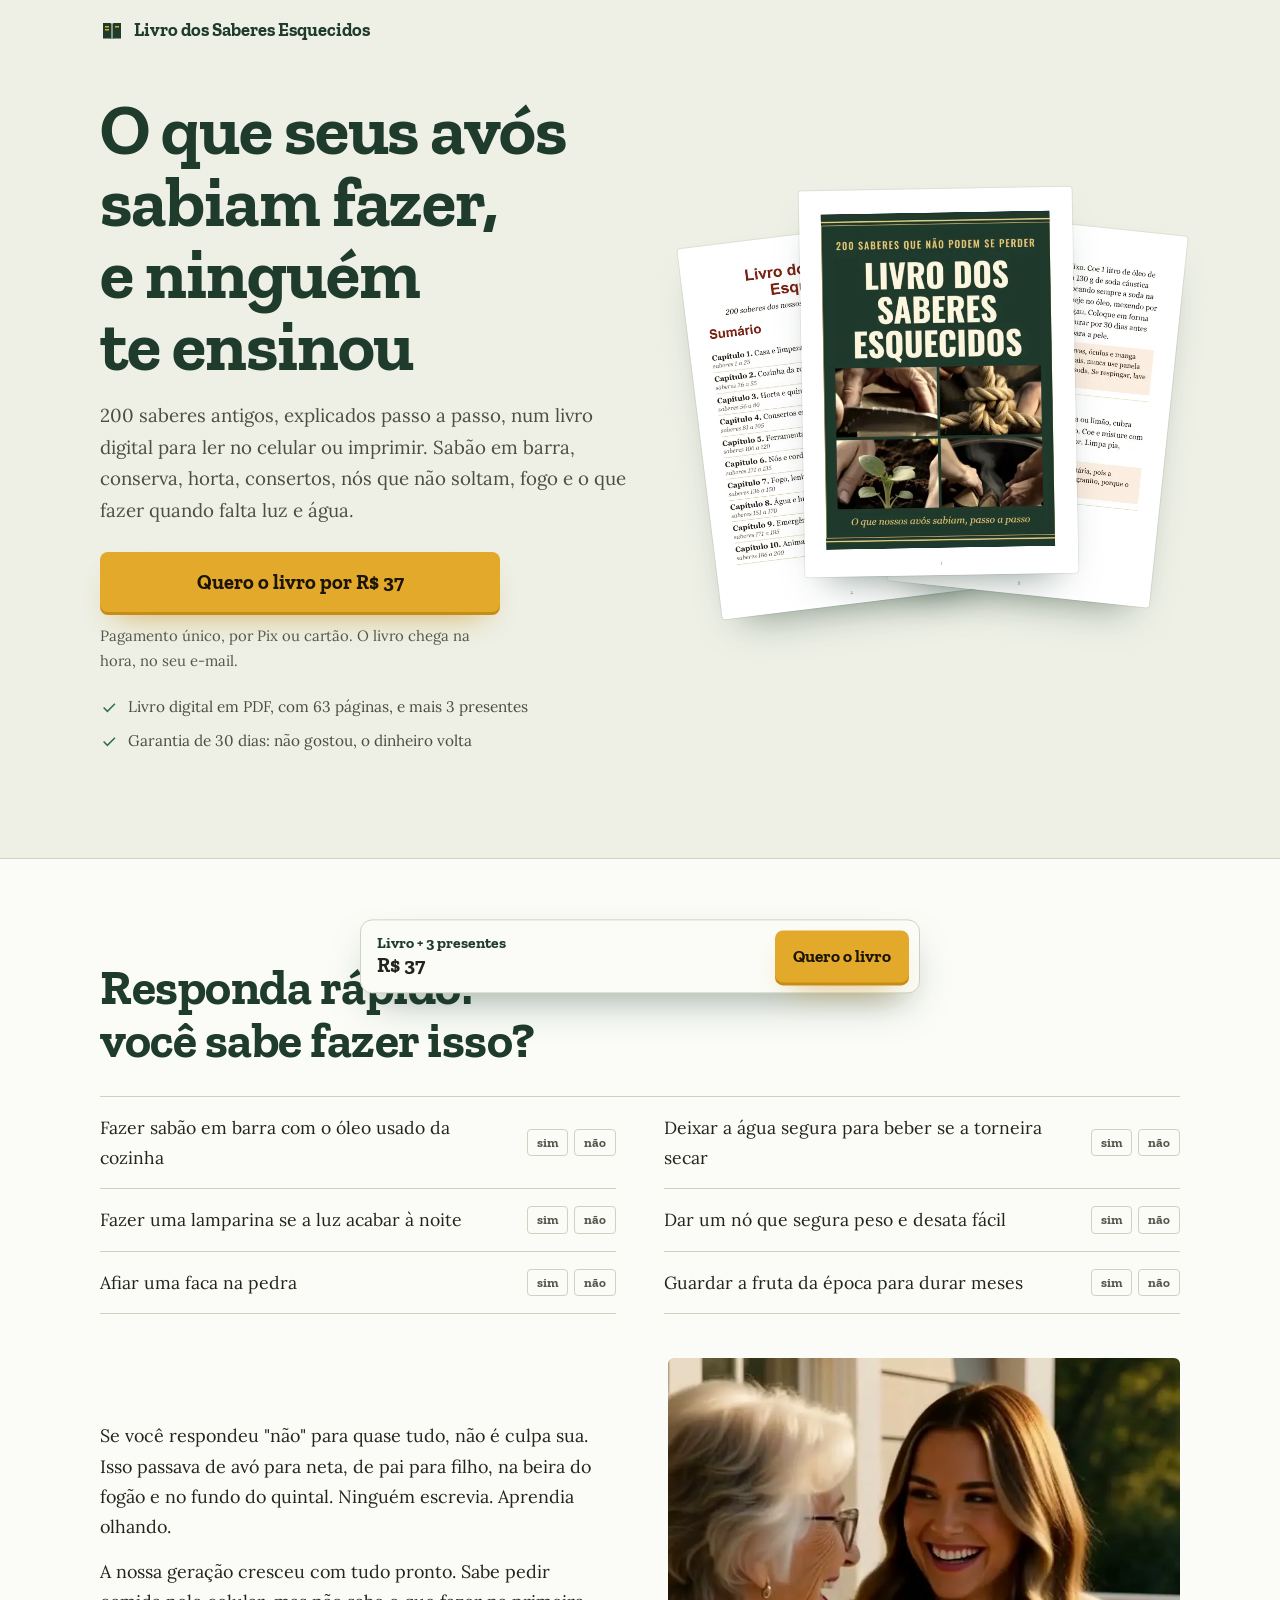
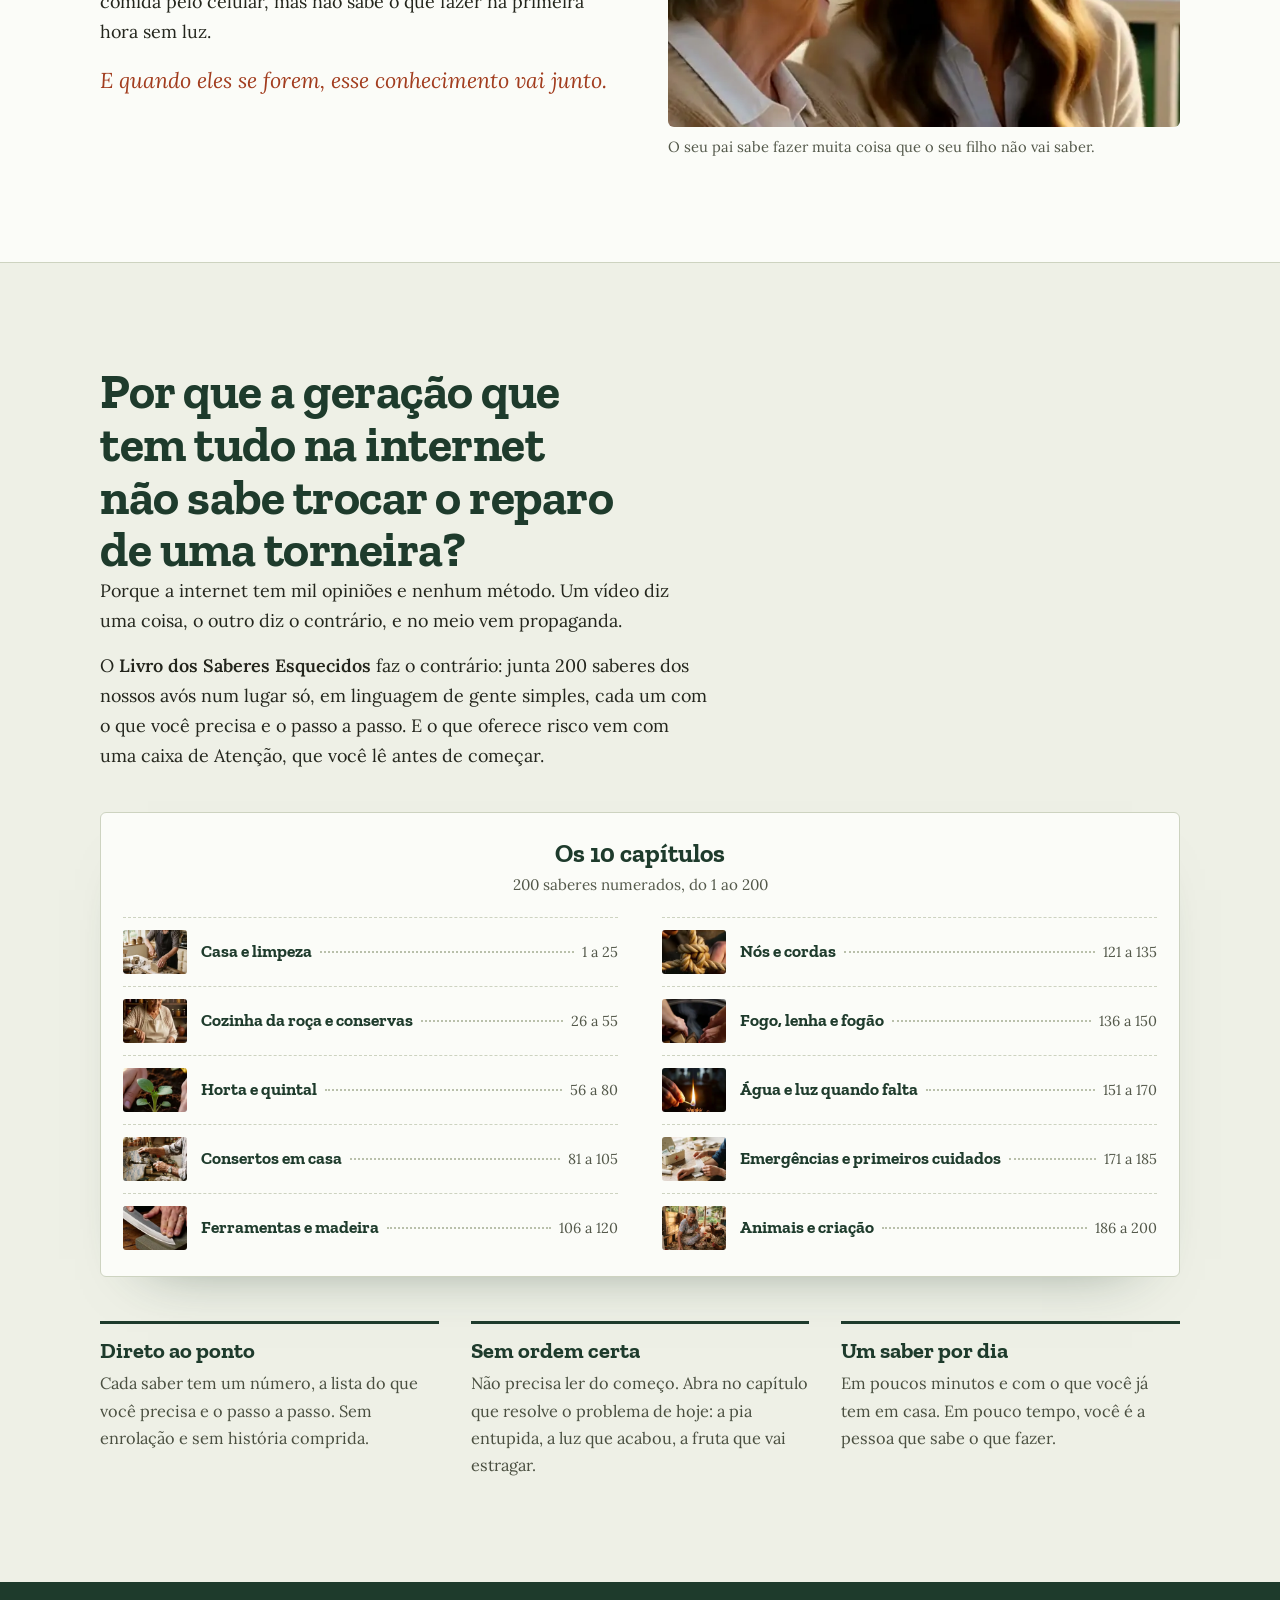
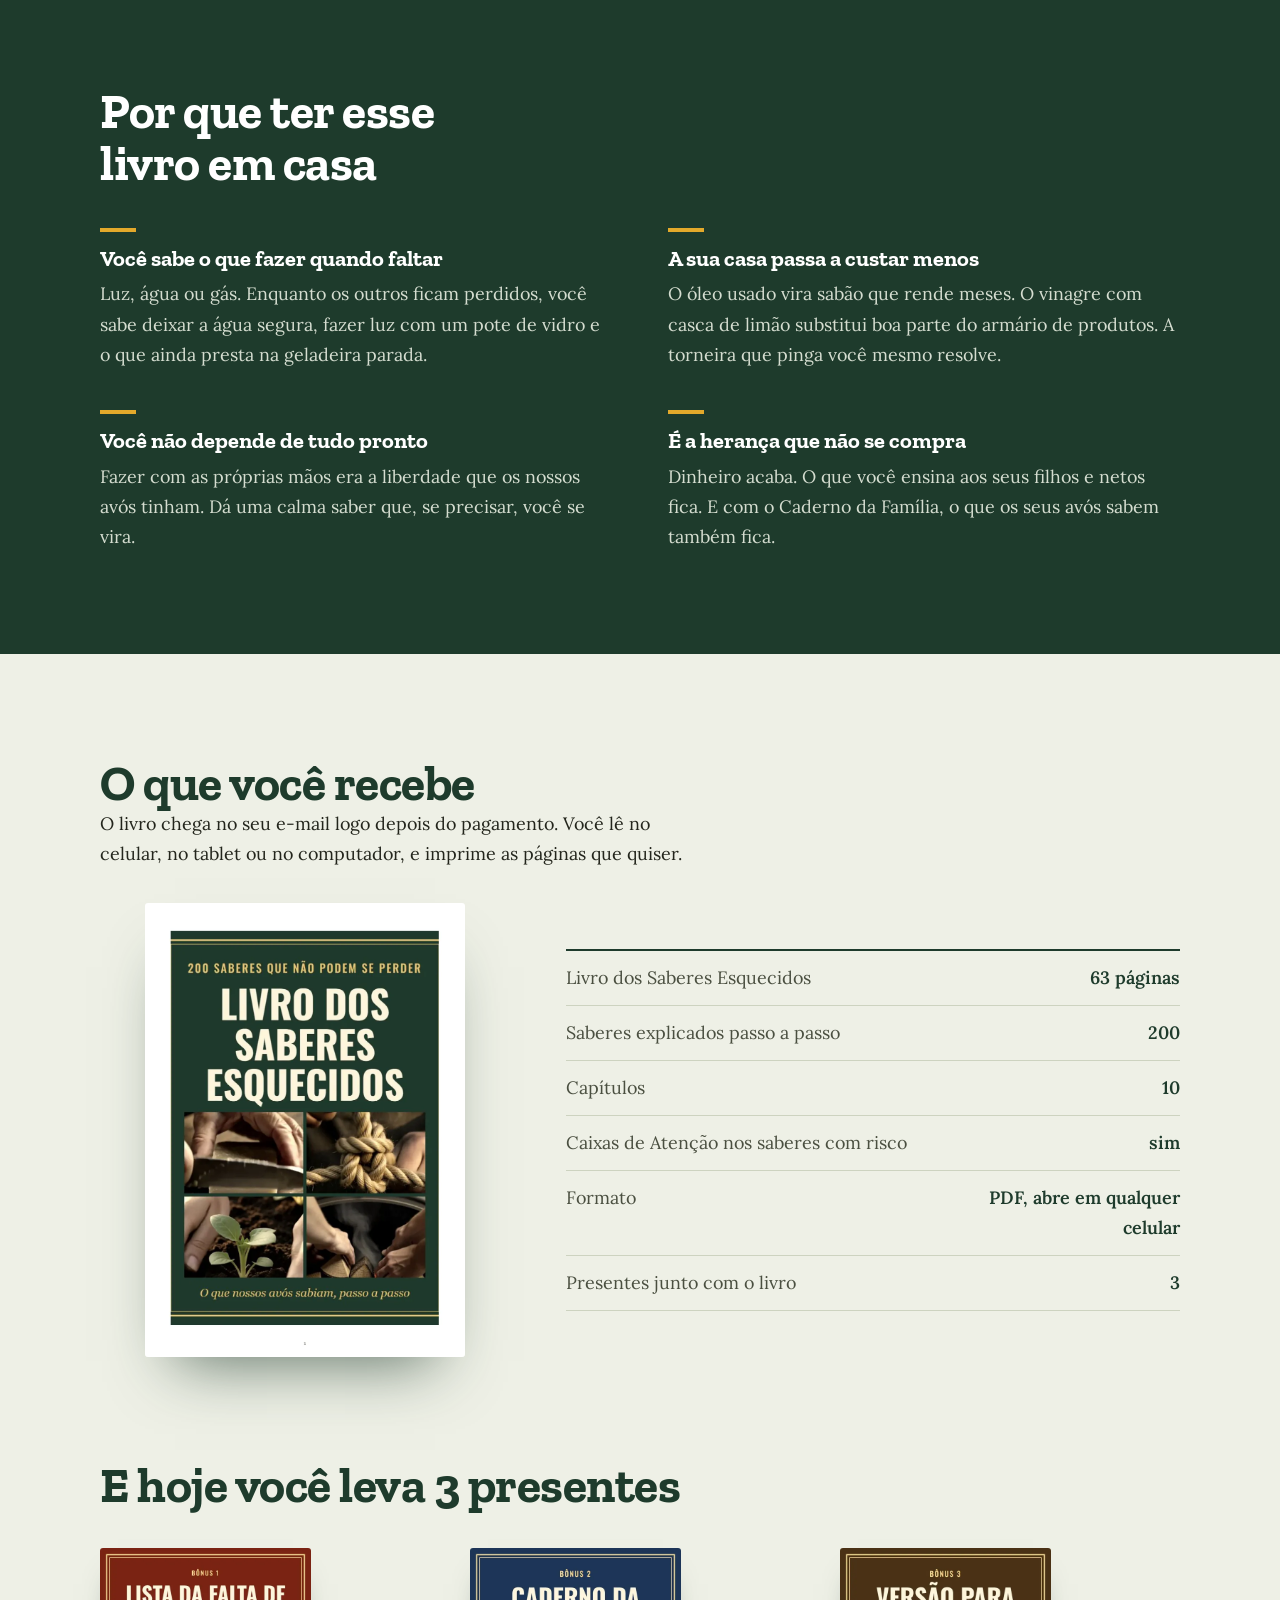
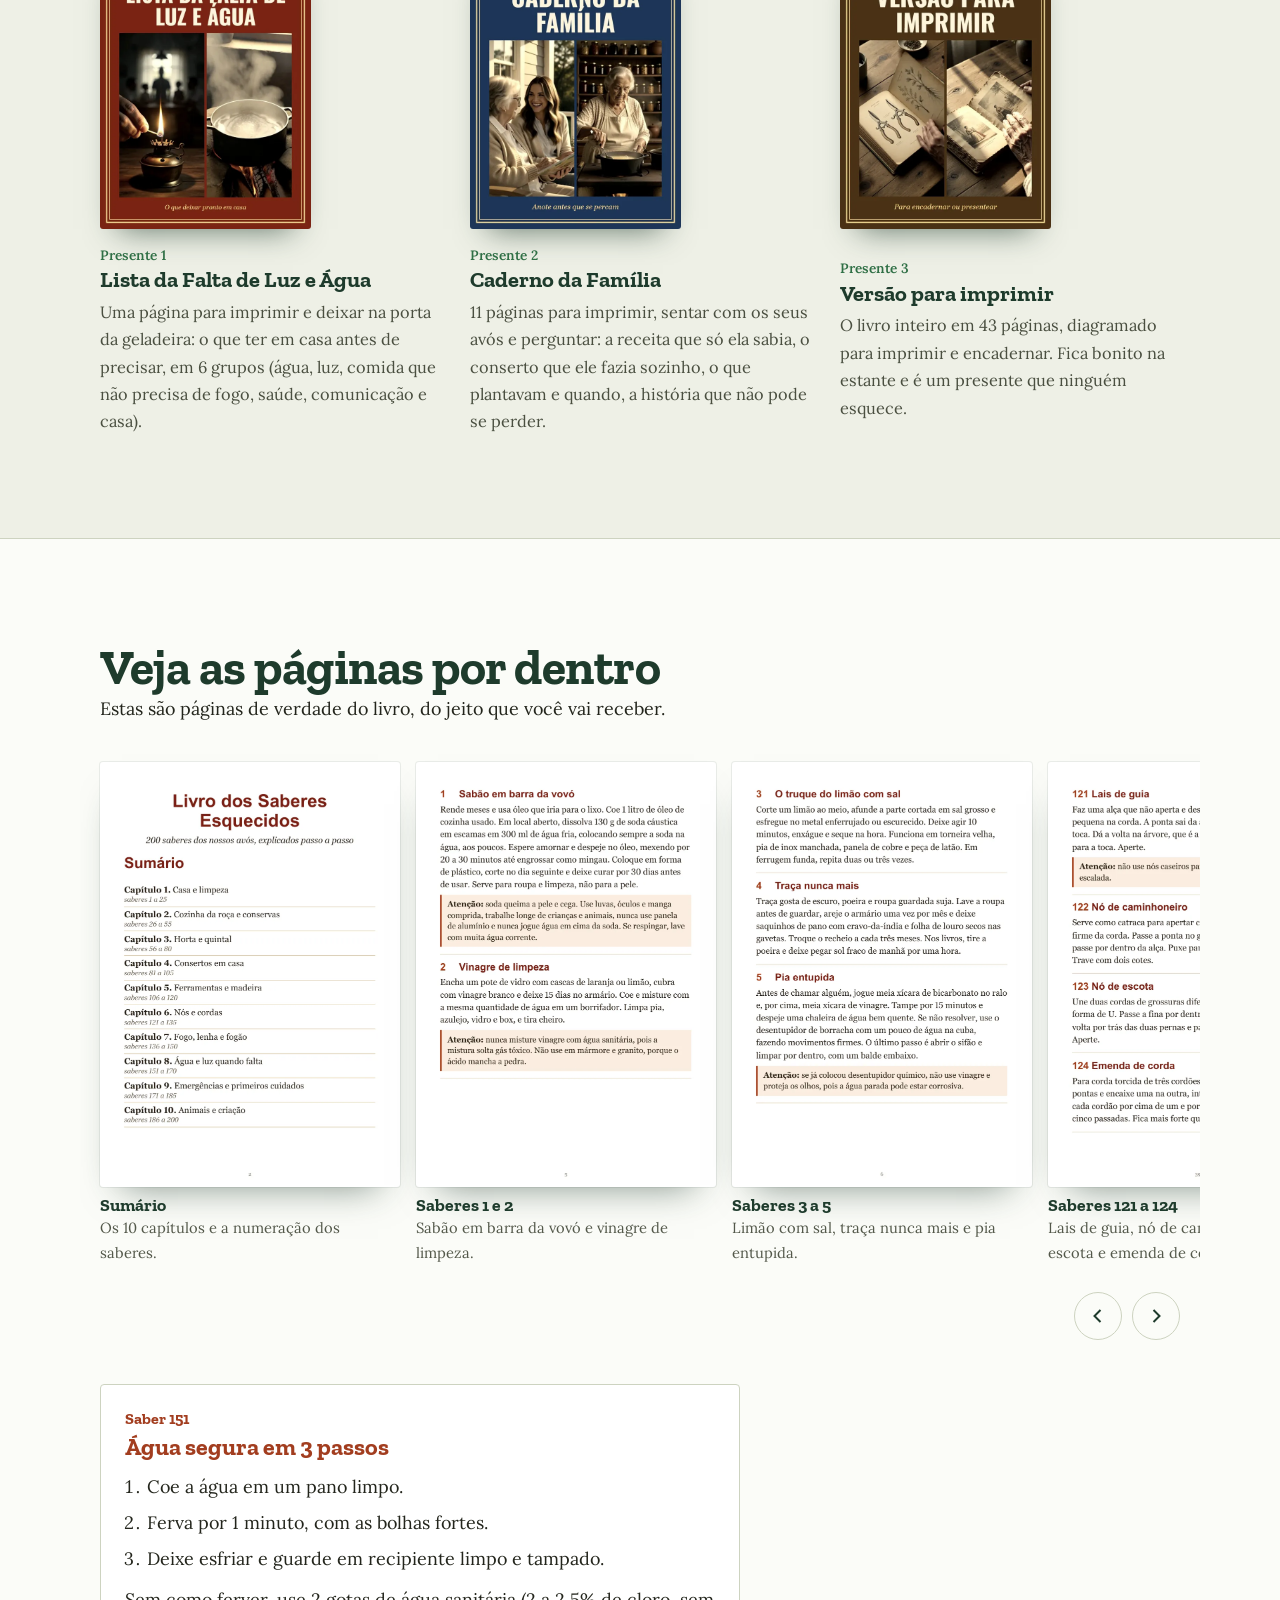
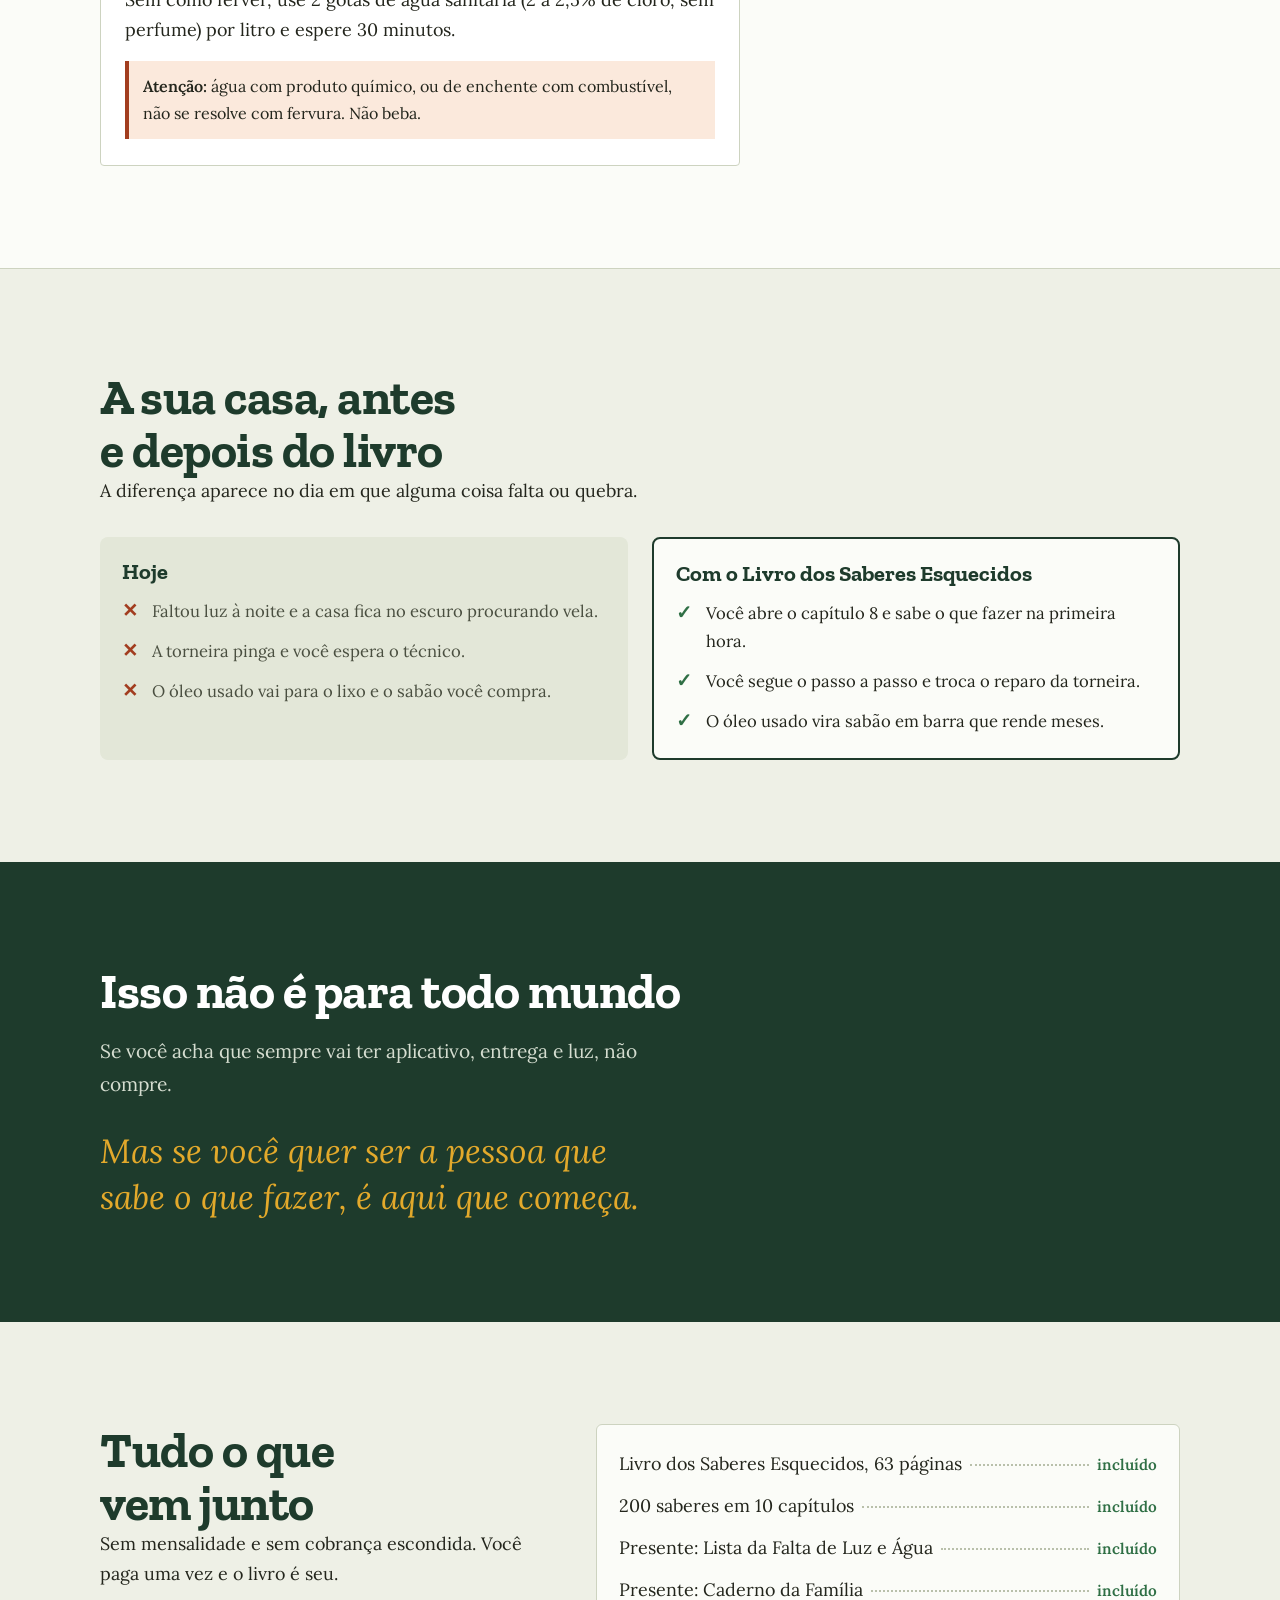
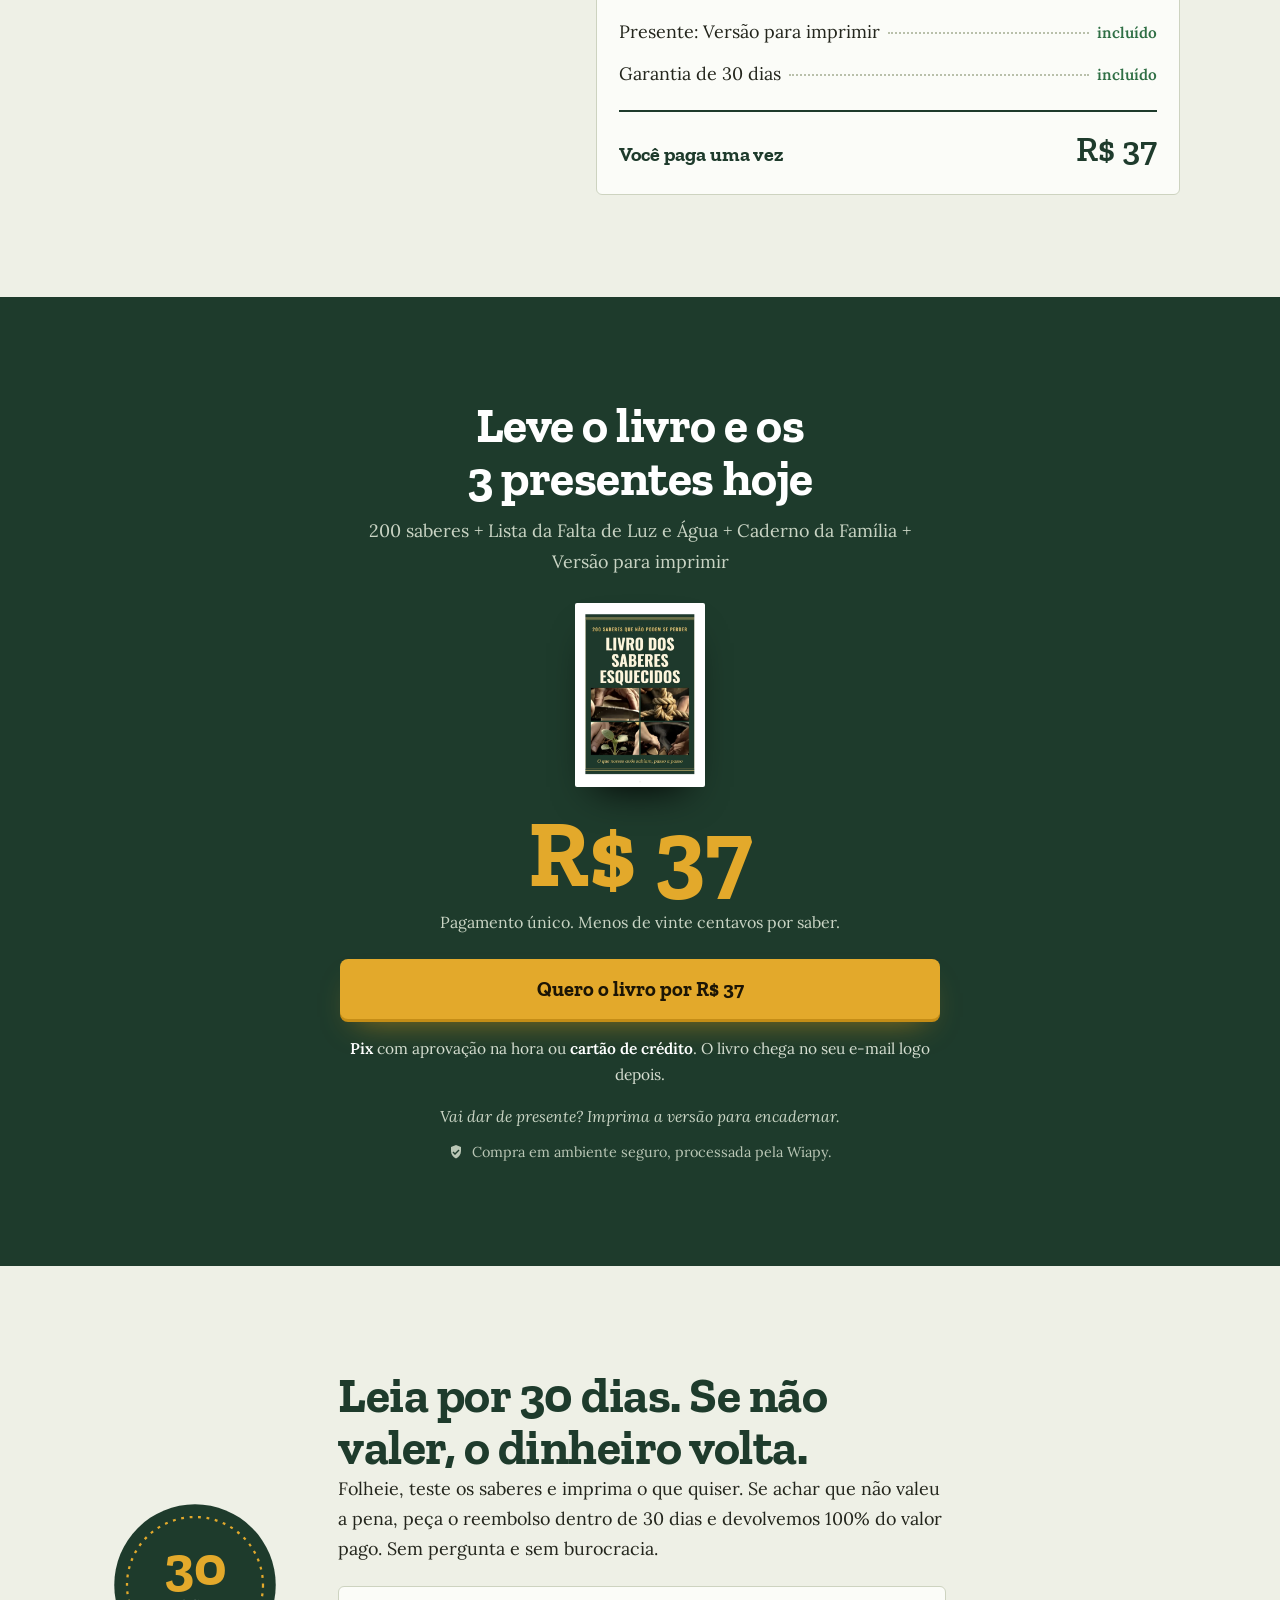
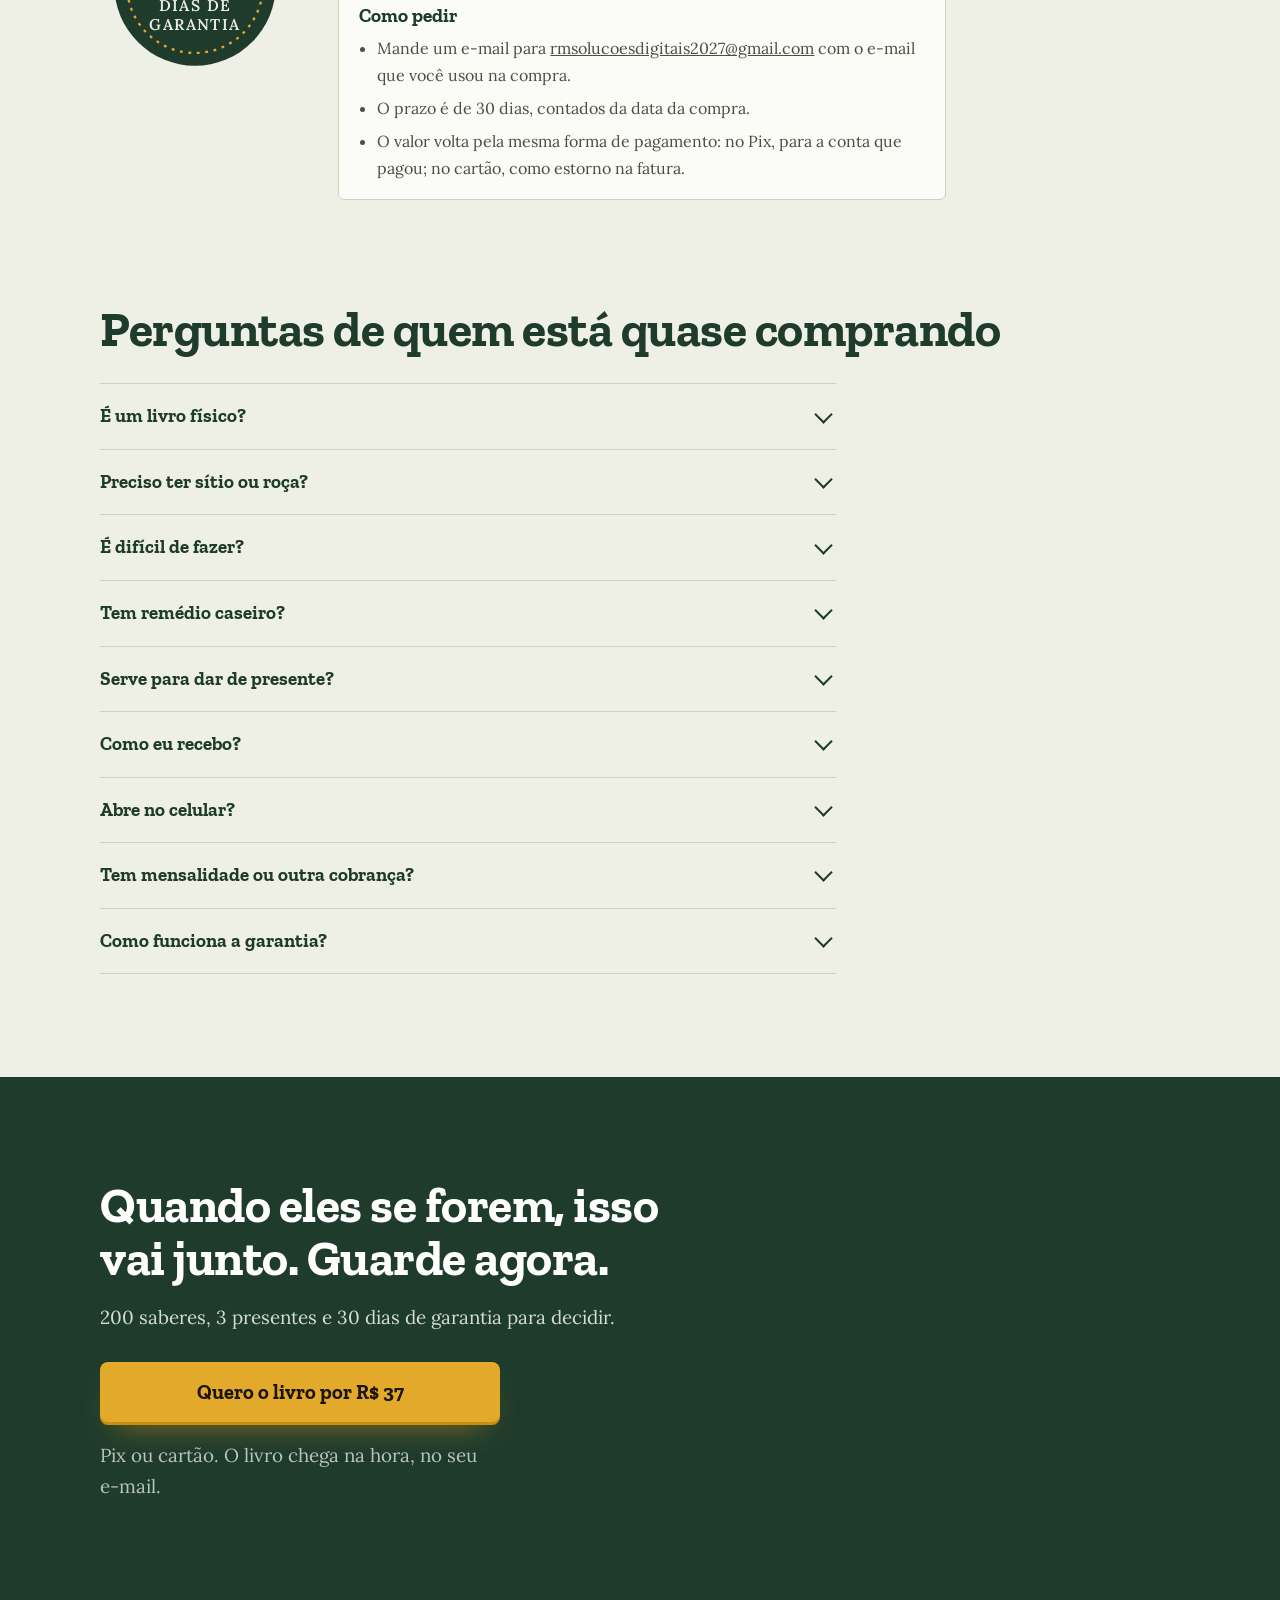
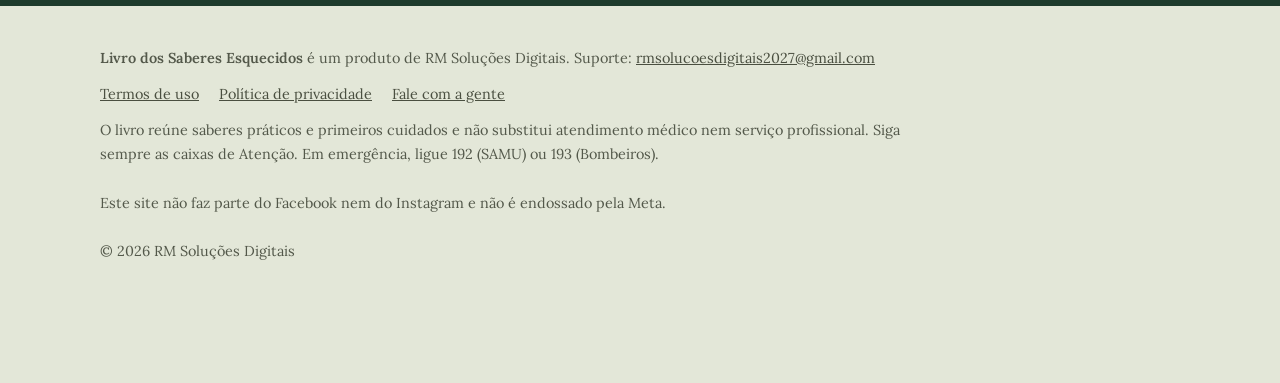
==== commit faec5d13: "Página de vendas: contraste, Clarity depois do carregamento e imagens mais leves Co-Authored-By: Cla" ====
--- a/index.html
+++ b/index.html
@@ -16,7 +16,7 @@
 <link rel="icon" href="data:image/svg+xml,%3Csvg xmlns='http://www.w3.org/2000/svg' viewBox='0 0 32 32'%3E%3Crect width='32' height='32' rx='6' fill='%231e3b2c'/%3E%3Cpath fill='%23e3a92b' d='M8 7h7a3 3 0 0 1 1 .2V26a3 3 0 0 0-1-.2H8zm16 0h-7a3 3 0 0 0-1 .2V26a3 3 0 0 1 1-.2h7z'/%3E%3C/svg%3E">
 <link rel="preload" href="fontes/zilla-slab-700-normal.woff2" as="font" type="font/woff2" crossorigin>
 <link rel="preload" href="fontes/lora-normal.woff2" as="font" type="font/woff2" crossorigin>
-<style>@font-face {font-family: 'Lora';font-style: italic;font-weight: 400;font-display: swap;src: url(fontes/lora-400-italic.woff2) format('woff2');unicode-range: U+0000-00FF, U+0131, U+0152-0153, U+02BB-02BC, U+02C6, U+02DA, U+02DC, U+0304, U+0308, U+0329, U+2000-206F, U+20AC, U+2122, U+2191, U+2193, U+2212, U+2215, U+FEFF, U+FFFD;}@font-face {font-family: 'Lora';font-style: normal;font-weight: 400 600;font-display: swap;src: url(fontes/lora-normal.woff2) format('woff2');unicode-range: U+0000-00FF, U+0131, U+0152-0153, U+02BB-02BC, U+02C6, U+02DA, U+02DC, U+0304, U+0308, U+0329, U+2000-206F, U+20AC, U+2122, U+2191, U+2193, U+2212, U+2215, U+FEFF, U+FFFD;}@font-face {font-family: 'Zilla Slab';font-style: normal;font-weight: 600;font-display: swap;src: url(fontes/zilla-slab-600-normal.woff2) format('woff2');unicode-range: U+0000-00FF, U+0131, U+0152-0153, U+02BB-02BC, U+02C6, U+02DA, U+02DC, U+0304, U+0308, U+0329, U+2000-206F, U+20AC, U+2122, U+2191, U+2193, U+2212, U+2215, U+FEFF, U+FFFD;}@font-face {font-family: 'Zilla Slab';font-style: normal;font-weight: 700;font-display: swap;src: url(fontes/zilla-slab-700-normal.woff2) format('woff2');unicode-range: U+0000-00FF, U+0131, U+0152-0153, U+02BB-02BC, U+02C6, U+02DA, U+02DC, U+0304, U+0308, U+0329, U+2000-206F, U+20AC, U+2122, U+2191, U+2193, U+2212, U+2215, U+FEFF, U+FFFD;}*,*::before,*::after{box-sizing:border-box}html{-webkit-text-size-adjust:100%;text-size-adjust:100%}body{margin:0;text-rendering:optimizeLegibility;-webkit-font-smoothing:antialiased}img,video,svg{display:block;max-width:100%;height:auto}h1,h2,h3,h4,p,figure,blockquote,ul,ol{margin:0}ul[role=list],ol[role=list]{list-style:none;padding:0}a{color:inherit}a[href^="mailto:"]{overflow-wrap:anywhere}button{font:inherit;color:inherit;cursor:pointer}:focus-visible{outline:3px solid var(--foco,#1d4ed8);outline-offset:3px}.so-leitor{position:absolute!important;width:1px;height:1px;overflow:hidden;clip:rect(0 0 0 0);white-space:nowrap}.pular{position:absolute;left:12px;top:-60px;z-index:50;padding:10px 14px;background:#fff;color:#000;border-radius:6px}.pular:focus{top:12px}html:not(.revisao) [data-pendente]{display:none!important}.revisao [data-pendente]{position:relative;outline:2px dashed #e11d48;outline-offset:6px}.revisao [data-pendente]::before{content:"ESPAÇO RESERVADO \2022  " attr(data-pendente);display:block;font:700 13px/1.35 system-ui,sans-serif;letter-spacing:0;text-transform:none;color:#fff;background:#e11d48;padding:7px 10px;margin:0 0 12px;border-radius:4px;text-align:left}.aviso-revisao{position:sticky;top:0;z-index:60;background:#e11d48;color:#fff;font:600 14px/1.35 system-ui,sans-serif;padding:10px 16px;text-align:center}.aviso-revisao code{background:#0002;padding:1px 5px;border-radius:3px}.barra-compra{position:fixed;left:0;right:0;bottom:0;z-index:40;padding:10px 16px calc(10px + env(safe-area-inset-bottom));transform:translateY(110%);visibility:hidden;transition:transform .28s ease,visibility 0s linear .28s;pointer-events:none}.barra-compra.visivel{transform:none;visibility:visible;transition:transform .28s ease;pointer-events:auto}.captura-inteira .barra-compra{display:none}.no-js .barra-compra,html:not(.js) .barra-compra{display:none}.js [data-revela]{opacity:0;transform:translateY(14px);transition:opacity .6s ease,transform .6s ease}.js [data-revela].visto{opacity:1;transform:none}[data-carrossel] .trilho{display:flex;gap:16px;overflow-x:auto;scroll-snap-type:x mandatory;-webkit-overflow-scrolling:touch;scrollbar-width:none;overscroll-behavior-x:contain}[data-carrossel] .trilho::-webkit-scrollbar{display:none}[data-carrossel] .trilho>*{scroll-snap-align:start;flex:none}details>summary{list-style:none;cursor:pointer}details>summary::-webkit-details-marker{display:none}@media (prefers-reduced-motion:reduce){*,*::before,*::after{animation-duration:.01ms!important;animation-iteration-count:1!important;transition-duration:.01ms!important;scroll-behavior:auto!important}.js [data-revela]{opacity:1;transform:none}}:root{--folha:#eef0e6; --folha-2:#e3e7d8; --branco:#fbfcf8; --mata:#1e3b2c; --mata-2:#264a37; --mata-linha:#3c5e4a;--tinta:#23251c; --tinta-2:#4a4f40; --suave:#6a705e; --linha:#cdd3c0;--mostarda:#e3a92b; --mostarda-2:#c58d16; --mostarda-txt:#1c1505; --ferrugem:#a23d1f; --pele:#fbe9dc;--ok:#2f6f45; --foco:#c58d16;--f-tit:'Zilla Slab',Rockwell,'Courier New',serif;--f-txt:'Lora',Georgia,'Times New Roman',serif;}html{scroll-behavior:smooth;scroll-padding-top:12px}body{background:var(--folha);color:var(--tinta);font:400 1.12rem/1.68 var(--f-txt)}.miolo{width:min(1080px,100% - 40px);margin-inline:auto}.texto{max-width:38rem}h1,h2,h3{font-family:var(--f-tit);color:var(--mata);text-wrap:balance}h1{font-weight:700;font-size:clamp(2.35rem,1.4rem + 4.4vw,4.4rem);line-height:1.02;letter-spacing:-.015em}h2{font-weight:700;font-size:clamp(1.9rem,1.25rem + 2.9vw,3.1rem);line-height:1.06;letter-spacing:-.01em}h3{font-weight:700;font-size:1.4rem;line-height:1.15}p+p{margin-top:.85em}b,strong{font-weight:600}.faixa{padding-block:clamp(60px,8vw,108px)}.escuro{background:var(--mata);color:#e9eee3}.escuro h2,.escuro h3{color:#fff}.suave{color:var(--suave)}.botao{display:inline-flex;align-items:center;justify-content:center;min-height:60px;padding:16px 30px;border-radius:8px;background:var(--mostarda);color:var(--mostarda-txt);font:700 1.28rem/1.1 var(--f-tit);text-decoration:none;text-align:center;box-shadow:0 3px 0 var(--mostarda-2),0 16px 32px -16px rgba(197,141,22,.8);transition:background-color .15s ease,transform .15s ease}.botao:hover{background:#ebb43c;transform:translateY(-1px)}.botao:active{transform:translateY(1px)}.botao.largo{display:flex;width:100%}.micro{margin-top:12px;font-size:.93rem;color:var(--suave)}.escuro .micro{color:#b9c6b5}.topo{padding-top:18px}.marca{display:inline-flex;align-items:center;gap:10px;font:700 1.15rem/1 var(--f-tit);color:var(--mata);text-decoration:none}.marca svg{width:24px;height:24px}.heroi{display:grid;gap:44px;padding-block:28px 72px}.heroi .lead{margin-top:18px;font-size:1.17rem;color:var(--tinta-2);max-width:35rem}.heroi .acao{margin-top:26px;max-width:25rem}.selos{list-style:none;padding:0;margin-top:20px;display:grid;gap:8px;font-size:.96rem;color:var(--tinta-2)}.selos li{display:flex;gap:10px;align-items:flex-start}.selos svg{flex:none;width:18px;height:18px;margin-top:4px;color:var(--ok)}.leque{position:relative;height:clamp(340px,92vw,470px);max-width:470px;width:100%;margin-inline:auto}.leque img{position:absolute;width:56%;border-radius:3px;box-shadow:0 22px 40px -22px rgba(30,59,44,.55),0 0 0 1px rgba(30,59,44,.08)}.leque .p1{left:0;top:9%;transform:rotate(-7deg)}.leque .p2{right:0;top:7%;transform:rotate(6deg)}.leque .p3{left:22%;top:0;width:58%;z-index:2;transform:rotate(-1deg)}@media (min-width:900px){.heroi{grid-template-columns:1.05fr .95fr;align-items:center;padding-block:44px 104px}}.teste{background:var(--branco);border-block:1px solid var(--linha)}.sabe{list-style:none;padding:0;margin-top:30px;display:grid;gap:0;border-top:1px solid var(--linha)}@media (min-width:860px){.sabe{grid-template-columns:1fr 1fr;column-gap:48px}}.sabe li{display:grid;grid-template-columns:1fr auto;gap:16px;align-items:center;padding:16px 0;border-bottom:1px solid var(--linha);font-size:1.1rem}.sabe li span:last-child{display:flex;gap:6px;font:700 .82rem/1 var(--f-tit);color:var(--suave)}.sabe li span:last-child i{font-style:normal;border:1.5px solid var(--linha);border-radius:4px;padding:6px 9px}.teste .grade{display:grid;gap:34px;margin-top:44px;align-items:center}@media (min-width:860px){.teste .grade{grid-template-columns:1fr 1fr;gap:56px}}.teste figure img{border-radius:6px}.teste figure figcaption{margin-top:8px;font-size:.92rem;color:var(--suave)}.frase-forte{margin-top:18px;font:italic 400 1.35rem/1.45 var(--f-txt);color:var(--ferrugem)}.indice{margin-top:40px;background:var(--branco);border:1px solid var(--linha);border-radius:6px;padding:26px 22px 14px;box-shadow:0 30px 60px -48px rgba(30,59,44,.6)}.indice h3{text-align:center;font-size:1.6rem}.indice .sub{text-align:center;font-size:.95rem;color:var(--suave);margin-top:4px}.indice ol{list-style:none;padding:0;margin-top:20px}.indice li{display:grid;grid-template-columns:auto 1fr;gap:14px;align-items:center;padding:12px 0;border-top:1px dashed var(--linha)}.indice li img{width:64px;height:44px;object-fit:cover;border-radius:3px}.indice .linha-cap{display:flex;align-items:baseline;gap:8px;min-width:0}.indice .linha-cap b{font:700 1.08rem/1.25 var(--f-tit);color:var(--mata);flex:0 1 auto}.indice .linha-cap i{flex:1 1 12px;border-bottom:2px dotted #b9c0ab;transform:translateY(-4px);min-width:12px}.indice .linha-cap em{flex:none;font-style:normal;font-size:.9rem;color:var(--suave);white-space:nowrap}@media (min-width:860px){.indice ol{columns:2;column-gap:44px}.indice li{break-inside:avoid}}.como{display:grid;gap:22px;margin-top:44px}@media (min-width:860px){.como{grid-template-columns:repeat(3,1fr);gap:32px}}.como div{border-top:3px solid var(--mata);padding-top:14px}.como p{margin-top:6px;color:var(--tinta-2);font-size:1.02rem}.motivos{display:grid;gap:30px;margin-top:38px}@media (min-width:860px){.motivos{grid-template-columns:1fr 1fr;gap:40px 56px}}.motivo h3{color:#fff}.motivo p{margin-top:8px;color:#d5ddd0}.motivo .marcador{display:block;width:36px;height:4px;background:var(--mostarda);margin-bottom:14px}.produto .grade{display:grid;gap:36px;align-items:center;margin-top:34px}@media (min-width:860px){.produto .grade{grid-template-columns:.8fr 1.2fr;gap:56px}}.capa-livro{width:100%;max-width:320px;margin-inline:auto;box-shadow:0 34px 60px -30px rgba(30,59,44,.7);border-radius:3px}.ficha{list-style:none;padding:0;border-top:2px solid var(--mata)}.produto .grade>*{min-width:0}.ficha li{display:grid;grid-template-columns:minmax(0,1fr) minmax(0,auto);gap:12px;padding:12px 0;border-bottom:1px solid var(--linha)}.ficha li span:first-child{color:var(--tinta-2)}.ficha li span:last-child{font-weight:600;color:var(--mata);text-align:right;max-width:13rem}.presentes{display:grid;gap:30px;margin-top:36px}@media (min-width:860px){.presentes{grid-template-columns:repeat(3,1fr)}}.presente{display:grid;grid-template-columns:110px 1fr;gap:18px;align-items:start}@media (min-width:860px){.presente{grid-template-columns:1fr}}.presente img{border-radius:3px;box-shadow:0 18px 30px -18px rgba(30,59,44,.7)}@media (min-width:860px){.presente img{width:62%}}.presente h3 small{display:block;font:600 .85rem/1.2 var(--f-txt);color:var(--ok);margin-bottom:4px}.presente p{margin-top:6px;color:var(--tinta-2);font-size:1.02rem}.vitrine{margin-top:30px}.vitrine .trilho{padding:8px 20px 26px;margin-inline:-20px;scroll-padding-inline:20px}.vitrine figure{width:min(300px,76vw)}.vitrine figure img{border-radius:3px;box-shadow:0 20px 36px -22px rgba(30,59,44,.6),0 0 0 1px rgba(30,59,44,.08);background:#fff}.vitrine figcaption{margin-top:14px;font-size:.98rem;color:var(--tinta-2)}.vitrine figcaption b{display:block;font:700 1.1rem/1.2 var(--f-tit);color:var(--mata)}.setas{display:flex;gap:10px;justify-content:flex-end}.setas button{width:48px;height:48px;border-radius:50%;border:1px solid var(--linha);background:var(--branco);display:grid;place-items:center;color:var(--mata)}.setas svg{width:20px;height:20px}.saber-inteiro{margin-top:44px;max-width:640px;background:#fff;border:1px solid var(--linha);border-radius:4px;padding:26px 24px}.saber-inteiro .num{font:700 1rem/1 var(--f-tit);color:var(--ferrugem)}.saber-inteiro h3{margin-top:6px;color:var(--ferrugem);font-size:1.5rem}.saber-inteiro ol{margin-top:12px;padding-left:1.2em;display:grid;gap:6px}.saber-inteiro .atencao{margin-top:16px;background:var(--pele);border-left:4px solid var(--ferrugem);padding:12px 14px;font-size:1rem}.compara-rotina{display:grid;gap:16px;margin-top:30px}@media (min-width:800px){.compara-rotina{grid-template-columns:1fr 1fr;gap:24px}}.coluna{border-radius:8px;padding:22px}.coluna ul{list-style:none;padding:0;margin-top:14px;display:grid;gap:12px}.coluna li{padding-left:30px;position:relative;font-size:1.04rem}.coluna li::before{position:absolute;left:0;top:0;font:700 1.2rem/1.4 var(--f-tit)}.coluna.hoje{background:var(--folha-2);color:var(--tinta-2)}.coluna.hoje li::before{content:"\2715";color:var(--ferrugem)}.coluna.com{background:var(--branco);border:2px solid var(--mata)}.coluna.com li::before{content:"\2713";color:var(--ok)}.ad-reais{margin-top:30px}#antes-depois-lista{display:grid;gap:20px}.ad-fotos{display:grid;grid-template-columns:1fr 1fr;gap:8px}.ad-fotos div{position:relative}.ad-fotos img{border-radius:6px;width:100%}.ad-fotos span{position:absolute;left:8px;top:8px;background:#000a;color:#fff;font-size:.8rem;padding:2px 8px;border-radius:20px}.vagas{display:grid;gap:12px;grid-template-columns:repeat(auto-fit,minmax(220px,1fr))}.vaga{min-height:140px;border:2px dashed #b9c0ab;border-radius:8px;display:grid;place-items:center;text-align:center;padding:14px;color:var(--suave);font-size:.95rem;background:#f6f7f1}.depoimentos{background:var(--branco);border-block:1px solid var(--linha)}#depoimentos-lista{display:grid;gap:18px;margin-top:28px;grid-template-columns:repeat(auto-fit,minmax(260px,1fr))}.dep{background:var(--folha);border-radius:8px;padding:20px}.dep blockquote{margin:0;font-style:italic}.dep figcaption{display:flex;align-items:center;gap:10px;margin-top:14px;font-weight:600;font-size:.95rem;color:var(--mata)}.dep figcaption img{width:44px;height:44px;border-radius:50%;object-fit:cover}.dep-print img,.dep-video video{border-radius:6px;width:100%}.direto p{font-size:1.2rem;max-width:36rem;color:#d5ddd0}.direto p.forte{font:italic 400 clamp(1.5rem,1.15rem + 1.6vw,2.1rem)/1.35 var(--f-txt);color:var(--mostarda)}.pilha .miolo{display:grid;gap:30px}@media (min-width:900px){.pilha .miolo{grid-template-columns:.85fr 1.15fr;gap:64px;align-items:start}}.conta{background:var(--branco);border:1px solid var(--linha);border-radius:6px;padding:24px 22px}.conta ul{list-style:none;padding:0;display:grid;gap:12px}.conta li{display:flex;align-items:baseline;gap:8px}.conta li i{flex:1 1 20px;border-bottom:2px dotted #b9c0ab;transform:translateY(-4px)}.conta li em{flex:none;font-style:normal;font-weight:600;color:var(--ok);font-size:.95rem}.conta .total{display:flex;justify-content:space-between;align-items:baseline;margin-top:20px;padding-top:16px;border-top:2px solid var(--mata);font:700 1.25rem var(--f-tit);color:var(--mata)}.conta .total strong{font-size:2.2rem}.oferta{background:var(--mata);color:#e9eee3}.caixa-oferta{max-width:600px;margin-inline:auto;text-align:center}.caixa-oferta h2{color:#fff}.caixa-oferta .inclui{margin-top:12px;color:#c9d4c4}.caixa-oferta .capinha{width:130px;margin:26px auto 0;box-shadow:0 20px 40px -20px #000;border-radius:2px}.preco{margin-top:18px;font:700 clamp(4.2rem,3rem + 6vw,6rem)/1 var(--f-tit);color:var(--mostarda)}.preco small{display:block;margin-top:10px;font:400 1rem/1.4 var(--f-txt);color:#c9d4c4}.caixa-oferta .botao{margin-top:26px}.pagamento{margin-top:16px;font-size:.97rem;color:#d5ddd0}.pagamento b{color:#fff}.presente-dica{margin-top:16px;font-style:italic;color:#c9d4c4;font-size:.98rem}.seguro{display:flex;gap:8px;justify-content:center;align-items:center;margin-top:10px;font-size:.9rem;color:#b9c6b5}.seguro svg{width:16px;height:16px;flex:none}.contador{margin:28px auto 0;max-width:420px;border:1px solid var(--mata-linha);border-radius:8px;padding:14px}.contador p{font-size:.95rem;color:#c9d4c4}.contador .relogio{display:flex;justify-content:center;gap:10px;margin-top:8px}.contador .relogio div{min-width:62px}.contador .relogio b{display:block;font:700 2rem/1 var(--f-tit);color:#fff}.contador .relogio span{font-size:.78rem;color:#b9c6b5}.garantia .grade{display:grid;gap:28px;align-items:center}.garantia .grade>*{min-width:0}@media (min-width:800px){.garantia .grade{grid-template-columns:190px 1fr;gap:48px}}.selo{width:170px;height:170px;margin-inline:auto}.como-pedir{margin-top:22px;background:var(--branco);border:1px solid var(--linha);border-radius:6px;padding:18px 20px;font-size:1rem}.como-pedir h3{font-size:1.2rem}.como-pedir ul{margin-top:8px;padding-left:1.15em;display:grid;gap:6px;color:var(--tinta-2)}.perguntas .lista{margin-top:28px;max-width:46rem;border-top:1px solid var(--linha)}.perguntas details{border-bottom:1px solid var(--linha)}.perguntas summary{position:relative;padding:20px 48px 20px 0;font:700 1.18rem/1.3 var(--f-tit);color:var(--mata)}.perguntas summary::after{content:"";position:absolute;right:6px;top:50%;width:13px;height:13px;margin-top:-9px;border-right:2.5px solid var(--mata);border-bottom:2.5px solid var(--mata);transform:rotate(45deg);transition:transform .2s ease}.perguntas details[open] summary::after{transform:rotate(-135deg);margin-top:-3px}.perguntas details p{padding:0 0 20px;color:var(--tinta-2);max-width:40rem}.perguntas details[open] p{animation:abre .25s ease}@keyframes abre{from{opacity:0;transform:translateY(-4px)}to{opacity:1;transform:none}}.final h2{max-width:20ch}.final p{margin-top:18px;font-size:1.18rem;max-width:34rem;color:#d5ddd0}.final .acao{margin-top:28px;max-width:25rem}.rodape{padding:40px 0 120px;font-size:.9rem;color:var(--suave);background:var(--folha-2)}.rodape .miolo{display:grid;gap:12px}.rodape nav{display:flex;flex-wrap:wrap;gap:8px 20px}.rodape a{color:var(--tinta-2)}.rodape .aviso{max-width:52rem}.barra-compra .dentro{display:flex;align-items:center;justify-content:space-between;gap:14px;max-width:560px;margin-inline:auto;background:var(--branco);border:1px solid var(--linha);border-radius:12px;padding:10px 10px 10px 16px;box-shadow:0 18px 40px -16px rgba(30,59,44,.5)}.barra-compra .nome{font:700 .98rem/1.2 var(--f-tit);color:var(--mata)}.barra-compra .nome span{display:block;font-size:1.3rem;color:var(--tinta)}.barra-compra .botao{min-height:52px;padding:12px 18px;font-size:1.08rem}@media (max-width:359px){.barra-compra .nome{font-size:.86rem}.barra-compra .botao{padding:12px;font-size:1rem}}</style>
+<style>@font-face {font-family: 'Lora';font-style: italic;font-weight: 400;font-display: swap;src: url(fontes/lora-400-italic.woff2) format('woff2');unicode-range: U+0000-00FF, U+0131, U+0152-0153, U+02BB-02BC, U+02C6, U+02DA, U+02DC, U+0304, U+0308, U+0329, U+2000-206F, U+20AC, U+2122, U+2191, U+2193, U+2212, U+2215, U+FEFF, U+FFFD;}@font-face {font-family: 'Lora';font-style: normal;font-weight: 400 600;font-display: swap;src: url(fontes/lora-normal.woff2) format('woff2');unicode-range: U+0000-00FF, U+0131, U+0152-0153, U+02BB-02BC, U+02C6, U+02DA, U+02DC, U+0304, U+0308, U+0329, U+2000-206F, U+20AC, U+2122, U+2191, U+2193, U+2212, U+2215, U+FEFF, U+FFFD;}@font-face {font-family: 'Zilla Slab';font-style: normal;font-weight: 600;font-display: swap;src: url(fontes/zilla-slab-600-normal.woff2) format('woff2');unicode-range: U+0000-00FF, U+0131, U+0152-0153, U+02BB-02BC, U+02C6, U+02DA, U+02DC, U+0304, U+0308, U+0329, U+2000-206F, U+20AC, U+2122, U+2191, U+2193, U+2212, U+2215, U+FEFF, U+FFFD;}@font-face {font-family: 'Zilla Slab';font-style: normal;font-weight: 700;font-display: swap;src: url(fontes/zilla-slab-700-normal.woff2) format('woff2');unicode-range: U+0000-00FF, U+0131, U+0152-0153, U+02BB-02BC, U+02C6, U+02DA, U+02DC, U+0304, U+0308, U+0329, U+2000-206F, U+20AC, U+2122, U+2191, U+2193, U+2212, U+2215, U+FEFF, U+FFFD;}*,*::before,*::after{box-sizing:border-box}html{-webkit-text-size-adjust:100%;text-size-adjust:100%}body{margin:0;text-rendering:optimizeLegibility;-webkit-font-smoothing:antialiased}img,video,svg{display:block;max-width:100%;height:auto}h1,h2,h3,h4,p,figure,blockquote,ul,ol{margin:0}ul[role=list],ol[role=list]{list-style:none;padding:0}a{color:inherit}a[href^="mailto:"]{overflow-wrap:anywhere}button{font:inherit;color:inherit;cursor:pointer}:focus-visible{outline:3px solid var(--foco,#1d4ed8);outline-offset:3px}.so-leitor{position:absolute!important;width:1px;height:1px;overflow:hidden;clip:rect(0 0 0 0);white-space:nowrap}.pular{position:absolute;left:12px;top:-60px;z-index:50;padding:10px 14px;background:#fff;color:#000;border-radius:6px}.pular:focus{top:12px}html:not(.revisao) [data-pendente]{display:none!important}.revisao [data-pendente]{position:relative;outline:2px dashed #e11d48;outline-offset:6px}.revisao [data-pendente]::before{content:"ESPAÇO RESERVADO \2022  " attr(data-pendente);display:block;font:700 13px/1.35 system-ui,sans-serif;letter-spacing:0;text-transform:none;color:#fff;background:#e11d48;padding:7px 10px;margin:0 0 12px;border-radius:4px;text-align:left}.aviso-revisao{position:sticky;top:0;z-index:60;background:#e11d48;color:#fff;font:600 14px/1.35 system-ui,sans-serif;padding:10px 16px;text-align:center}.aviso-revisao code{background:#0002;padding:1px 5px;border-radius:3px}.barra-compra{position:fixed;left:0;right:0;bottom:0;z-index:40;padding:10px 16px calc(10px + env(safe-area-inset-bottom));transform:translateY(110%);visibility:hidden;transition:transform .28s ease,visibility 0s linear .28s;pointer-events:none}.barra-compra.visivel{transform:none;visibility:visible;transition:transform .28s ease;pointer-events:auto}.captura-inteira .barra-compra{display:none}.no-js .barra-compra,html:not(.js) .barra-compra{display:none}.js [data-revela]{opacity:0;transform:translateY(14px);transition:opacity .6s ease,transform .6s ease}.js [data-revela].visto{opacity:1;transform:none}[data-carrossel] .trilho{display:flex;gap:16px;overflow-x:auto;scroll-snap-type:x mandatory;-webkit-overflow-scrolling:touch;scrollbar-width:none;overscroll-behavior-x:contain}[data-carrossel] .trilho::-webkit-scrollbar{display:none}[data-carrossel] .trilho>*{scroll-snap-align:start;flex:none}details>summary{list-style:none;cursor:pointer}details>summary::-webkit-details-marker{display:none}@media (prefers-reduced-motion:reduce){*,*::before,*::after{animation-duration:.01ms!important;animation-iteration-count:1!important;transition-duration:.01ms!important;scroll-behavior:auto!important}.js [data-revela]{opacity:1;transform:none}}:root{--folha:#eef0e6; --folha-2:#e3e7d8; --branco:#fbfcf8; --mata:#1e3b2c; --mata-2:#264a37; --mata-linha:#3c5e4a;--tinta:#23251c; --tinta-2:#4a4f40; --suave:#53584a; --linha:#cdd3c0;--mostarda:#e3a92b; --mostarda-2:#c58d16; --mostarda-txt:#1c1505; --ferrugem:#a23d1f; --pele:#fbe9dc;--ok:#2f6f45; --foco:#c58d16;--f-tit:'Zilla Slab',Rockwell,'Courier New',serif;--f-txt:'Lora',Georgia,'Times New Roman',serif;}html{scroll-behavior:smooth;scroll-padding-top:12px}body{background:var(--folha);color:var(--tinta);font:400 1.12rem/1.68 var(--f-txt)}.miolo{width:min(1080px,100% - 40px);margin-inline:auto}.texto{max-width:38rem}h1,h2,h3{font-family:var(--f-tit);color:var(--mata);text-wrap:balance}h1{font-weight:700;font-size:clamp(2.35rem,1.4rem + 4.4vw,4.4rem);line-height:1.02;letter-spacing:-.015em}h2{font-weight:700;font-size:clamp(1.9rem,1.25rem + 2.9vw,3.1rem);line-height:1.06;letter-spacing:-.01em}h3{font-weight:700;font-size:1.4rem;line-height:1.15}p+p{margin-top:.85em}b,strong{font-weight:600}.faixa{padding-block:clamp(60px,8vw,108px)}.escuro{background:var(--mata);color:#e9eee3}.escuro h2,.escuro h3{color:#fff}.suave{color:var(--suave)}.botao{display:inline-flex;align-items:center;justify-content:center;min-height:60px;padding:16px 30px;border-radius:8px;background:var(--mostarda);color:var(--mostarda-txt);font:700 1.28rem/1.1 var(--f-tit);text-decoration:none;text-align:center;box-shadow:0 3px 0 var(--mostarda-2),0 16px 32px -16px rgba(197,141,22,.8);transition:background-color .15s ease,transform .15s ease}.botao:hover{background:#ebb43c;transform:translateY(-1px)}.botao:active{transform:translateY(1px)}.botao.largo{display:flex;width:100%}.micro{margin-top:12px;font-size:.93rem;color:var(--suave)}.escuro .micro{color:#b9c6b5}.topo{padding-top:18px}.marca{display:inline-flex;align-items:center;gap:10px;font:700 1.15rem/1 var(--f-tit);color:var(--mata);text-decoration:none}.marca svg{width:24px;height:24px}.heroi{display:grid;gap:44px;padding-block:28px 72px}.heroi .lead{margin-top:18px;font-size:1.17rem;color:var(--tinta-2);max-width:35rem}.heroi .acao{margin-top:26px;max-width:25rem}.selos{list-style:none;padding:0;margin-top:20px;display:grid;gap:8px;font-size:.96rem;color:var(--tinta-2)}.selos li{display:flex;gap:10px;align-items:flex-start}.selos svg{flex:none;width:18px;height:18px;margin-top:4px;color:var(--ok)}.leque{position:relative;height:clamp(340px,92vw,470px);max-width:470px;width:100%;margin-inline:auto}.leque img{position:absolute;width:56%;border-radius:3px;box-shadow:0 22px 40px -22px rgba(30,59,44,.55),0 0 0 1px rgba(30,59,44,.08)}.leque .p1{left:0;top:9%;transform:rotate(-7deg)}.leque .p2{right:0;top:7%;transform:rotate(6deg)}.leque .p3{left:22%;top:0;width:58%;z-index:2;transform:rotate(-1deg)}@media (min-width:900px){.heroi{grid-template-columns:1.05fr .95fr;align-items:center;padding-block:44px 104px}}.teste{background:var(--branco);border-block:1px solid var(--linha)}.sabe{list-style:none;padding:0;margin-top:30px;display:grid;gap:0;border-top:1px solid var(--linha)}@media (min-width:860px){.sabe{grid-template-columns:1fr 1fr;column-gap:48px}}.sabe li{display:grid;grid-template-columns:1fr auto;gap:16px;align-items:center;padding:16px 0;border-bottom:1px solid var(--linha);font-size:1.1rem}.sabe li span:last-child{display:flex;gap:6px;font:700 .82rem/1 var(--f-tit);color:var(--suave)}.sabe li span:last-child i{font-style:normal;border:1.5px solid var(--linha);border-radius:4px;padding:6px 9px}.teste .grade{display:grid;gap:34px;margin-top:44px;align-items:center}@media (min-width:860px){.teste .grade{grid-template-columns:1fr 1fr;gap:56px}}.teste figure img{border-radius:6px}.teste figure figcaption{margin-top:8px;font-size:.92rem;color:var(--suave)}.frase-forte{margin-top:18px;font:italic 400 1.35rem/1.45 var(--f-txt);color:var(--ferrugem)}.indice{margin-top:40px;background:var(--branco);border:1px solid var(--linha);border-radius:6px;padding:26px 22px 14px;box-shadow:0 30px 60px -48px rgba(30,59,44,.6)}.indice h3{text-align:center;font-size:1.6rem}.indice .sub{text-align:center;font-size:.95rem;color:var(--suave);margin-top:4px}.indice ol{list-style:none;padding:0;margin-top:20px}.indice li{display:grid;grid-template-columns:auto 1fr;gap:14px;align-items:center;padding:12px 0;border-top:1px dashed var(--linha)}.indice li img{width:64px;height:44px;object-fit:cover;border-radius:3px}.indice .linha-cap{display:flex;align-items:baseline;gap:8px;min-width:0}.indice .linha-cap b{font:700 1.08rem/1.25 var(--f-tit);color:var(--mata);flex:0 1 auto}.indice .linha-cap i{flex:1 1 12px;border-bottom:2px dotted #b9c0ab;transform:translateY(-4px);min-width:12px}.indice .linha-cap em{flex:none;font-style:normal;font-size:.9rem;color:var(--suave);white-space:nowrap}@media (min-width:860px){.indice ol{columns:2;column-gap:44px}.indice li{break-inside:avoid}}.como{display:grid;gap:22px;margin-top:44px}@media (min-width:860px){.como{grid-template-columns:repeat(3,1fr);gap:32px}}.como div{border-top:3px solid var(--mata);padding-top:14px}.como p{margin-top:6px;color:var(--tinta-2);font-size:1.02rem}.motivos{display:grid;gap:30px;margin-top:38px}@media (min-width:860px){.motivos{grid-template-columns:1fr 1fr;gap:40px 56px}}.motivo h3{color:#fff}.motivo p{margin-top:8px;color:#d5ddd0}.motivo .marcador{display:block;width:36px;height:4px;background:var(--mostarda);margin-bottom:14px}.produto .grade{display:grid;gap:36px;align-items:center;margin-top:34px}@media (min-width:860px){.produto .grade{grid-template-columns:.8fr 1.2fr;gap:56px}}.capa-livro{width:100%;max-width:320px;margin-inline:auto;box-shadow:0 34px 60px -30px rgba(30,59,44,.7);border-radius:3px}.ficha{list-style:none;padding:0;border-top:2px solid var(--mata)}.produto .grade>*{min-width:0}.ficha li{display:grid;grid-template-columns:minmax(0,1fr) minmax(0,auto);gap:12px;padding:12px 0;border-bottom:1px solid var(--linha)}.ficha li span:first-child{color:var(--tinta-2)}.ficha li span:last-child{font-weight:600;color:var(--mata);text-align:right;max-width:13rem}.presentes{display:grid;gap:30px;margin-top:36px}@media (min-width:860px){.presentes{grid-template-columns:repeat(3,1fr)}}.presente{display:grid;grid-template-columns:110px 1fr;gap:18px;align-items:start}@media (min-width:860px){.presente{grid-template-columns:1fr}}.presente img{border-radius:3px;box-shadow:0 18px 30px -18px rgba(30,59,44,.7)}@media (min-width:860px){.presente img{width:62%}}.presente h3 small{display:block;font:600 .85rem/1.2 var(--f-txt);color:var(--ok);margin-bottom:4px}.presente p{margin-top:6px;color:var(--tinta-2);font-size:1.02rem}.vitrine{margin-top:30px}.vitrine .trilho{padding:8px 20px 26px;margin-inline:-20px;scroll-padding-inline:20px}.vitrine figure{width:min(300px,76vw)}.vitrine figure img{border-radius:3px;box-shadow:0 20px 36px -22px rgba(30,59,44,.6),0 0 0 1px rgba(30,59,44,.08);background:#fff}.vitrine figcaption{margin-top:14px;font-size:.98rem;color:var(--tinta-2)}.vitrine figcaption b{display:block;font:700 1.1rem/1.2 var(--f-tit);color:var(--mata)}.setas{display:flex;gap:10px;justify-content:flex-end}.setas button{width:48px;height:48px;border-radius:50%;border:1px solid var(--linha);background:var(--branco);display:grid;place-items:center;color:var(--mata)}.setas svg{width:20px;height:20px}.saber-inteiro{margin-top:44px;max-width:640px;background:#fff;border:1px solid var(--linha);border-radius:4px;padding:26px 24px}.saber-inteiro .num{font:700 1rem/1 var(--f-tit);color:var(--ferrugem)}.saber-inteiro h3{margin-top:6px;color:var(--ferrugem);font-size:1.5rem}.saber-inteiro ol{margin-top:12px;padding-left:1.2em;display:grid;gap:6px}.saber-inteiro .atencao{margin-top:16px;background:var(--pele);border-left:4px solid var(--ferrugem);padding:12px 14px;font-size:1rem}.compara-rotina{display:grid;gap:16px;margin-top:30px}@media (min-width:800px){.compara-rotina{grid-template-columns:1fr 1fr;gap:24px}}.coluna{border-radius:8px;padding:22px}.coluna ul{list-style:none;padding:0;margin-top:14px;display:grid;gap:12px}.coluna li{padding-left:30px;position:relative;font-size:1.04rem}.coluna li::before{position:absolute;left:0;top:0;font:700 1.2rem/1.4 var(--f-tit)}.coluna.hoje{background:var(--folha-2);color:var(--tinta-2)}.coluna.hoje li::before{content:"\2715";color:var(--ferrugem)}.coluna.com{background:var(--branco);border:2px solid var(--mata)}.coluna.com li::before{content:"\2713";color:var(--ok)}.ad-reais{margin-top:30px}#antes-depois-lista{display:grid;gap:20px}.ad-fotos{display:grid;grid-template-columns:1fr 1fr;gap:8px}.ad-fotos div{position:relative}.ad-fotos img{border-radius:6px;width:100%}.ad-fotos span{position:absolute;left:8px;top:8px;background:#000a;color:#fff;font-size:.8rem;padding:2px 8px;border-radius:20px}.vagas{display:grid;gap:12px;grid-template-columns:repeat(auto-fit,minmax(220px,1fr))}.vaga{min-height:140px;border:2px dashed #b9c0ab;border-radius:8px;display:grid;place-items:center;text-align:center;padding:14px;color:var(--suave);font-size:.95rem;background:#f6f7f1}.depoimentos{background:var(--branco);border-block:1px solid var(--linha)}#depoimentos-lista{display:grid;gap:18px;margin-top:28px;grid-template-columns:repeat(auto-fit,minmax(260px,1fr))}.dep{background:var(--folha);border-radius:8px;padding:20px}.dep blockquote{margin:0;font-style:italic}.dep figcaption{display:flex;align-items:center;gap:10px;margin-top:14px;font-weight:600;font-size:.95rem;color:var(--mata)}.dep figcaption img{width:44px;height:44px;border-radius:50%;object-fit:cover}.dep-print img,.dep-video video{border-radius:6px;width:100%}.direto p{font-size:1.2rem;max-width:36rem;color:#d5ddd0}.direto p.forte{font:italic 400 clamp(1.5rem,1.15rem + 1.6vw,2.1rem)/1.35 var(--f-txt);color:var(--mostarda)}.pilha .miolo{display:grid;gap:30px}@media (min-width:900px){.pilha .miolo{grid-template-columns:.85fr 1.15fr;gap:64px;align-items:start}}.conta{background:var(--branco);border:1px solid var(--linha);border-radius:6px;padding:24px 22px}.conta ul{list-style:none;padding:0;display:grid;gap:12px}.conta li{display:flex;align-items:baseline;gap:8px}.conta li i{flex:1 1 20px;border-bottom:2px dotted #b9c0ab;transform:translateY(-4px)}.conta li em{flex:none;font-style:normal;font-weight:600;color:var(--ok);font-size:.95rem}.conta .total{display:flex;justify-content:space-between;align-items:baseline;margin-top:20px;padding-top:16px;border-top:2px solid var(--mata);font:700 1.25rem var(--f-tit);color:var(--mata)}.conta .total strong{font-size:2.2rem}.oferta{background:var(--mata);color:#e9eee3}.caixa-oferta{max-width:600px;margin-inline:auto;text-align:center}.caixa-oferta h2{color:#fff}.caixa-oferta .inclui{margin-top:12px;color:#c9d4c4}.caixa-oferta .capinha{width:130px;margin:26px auto 0;box-shadow:0 20px 40px -20px #000;border-radius:2px}.preco{margin-top:18px;font:700 clamp(4.2rem,3rem + 6vw,6rem)/1 var(--f-tit);color:var(--mostarda)}.preco small{display:block;margin-top:10px;font:400 1rem/1.4 var(--f-txt);color:#c9d4c4}.caixa-oferta .botao{margin-top:26px}.pagamento{margin-top:16px;font-size:.97rem;color:#d5ddd0}.pagamento b{color:#fff}.presente-dica{margin-top:16px;font-style:italic;color:#c9d4c4;font-size:.98rem}.seguro{display:flex;gap:8px;justify-content:center;align-items:center;margin-top:10px;font-size:.9rem;color:#b9c6b5}.seguro svg{width:16px;height:16px;flex:none}.contador{margin:28px auto 0;max-width:420px;border:1px solid var(--mata-linha);border-radius:8px;padding:14px}.contador p{font-size:.95rem;color:#c9d4c4}.contador .relogio{display:flex;justify-content:center;gap:10px;margin-top:8px}.contador .relogio div{min-width:62px}.contador .relogio b{display:block;font:700 2rem/1 var(--f-tit);color:#fff}.contador .relogio span{font-size:.78rem;color:#b9c6b5}.garantia .grade{display:grid;gap:28px;align-items:center}.garantia .grade>*{min-width:0}@media (min-width:800px){.garantia .grade{grid-template-columns:190px 1fr;gap:48px}}.selo{width:170px;height:170px;margin-inline:auto}.como-pedir{margin-top:22px;background:var(--branco);border:1px solid var(--linha);border-radius:6px;padding:18px 20px;font-size:1rem}.como-pedir h3{font-size:1.2rem}.como-pedir ul{margin-top:8px;padding-left:1.15em;display:grid;gap:6px;color:var(--tinta-2)}.perguntas .lista{margin-top:28px;max-width:46rem;border-top:1px solid var(--linha)}.perguntas details{border-bottom:1px solid var(--linha)}.perguntas summary{position:relative;padding:20px 48px 20px 0;font:700 1.18rem/1.3 var(--f-tit);color:var(--mata)}.perguntas summary::after{content:"";position:absolute;right:6px;top:50%;width:13px;height:13px;margin-top:-9px;border-right:2.5px solid var(--mata);border-bottom:2.5px solid var(--mata);transform:rotate(45deg);transition:transform .2s ease}.perguntas details[open] summary::after{transform:rotate(-135deg);margin-top:-3px}.perguntas details p{padding:0 0 20px;color:var(--tinta-2);max-width:40rem}.perguntas details[open] p{animation:abre .25s ease}@keyframes abre{from{opacity:0;transform:translateY(-4px)}to{opacity:1;transform:none}}.final h2{max-width:20ch}.final p{margin-top:18px;font-size:1.18rem;max-width:34rem;color:#d5ddd0}.final .acao{margin-top:28px;max-width:25rem}.rodape{padding:40px 0 120px;font-size:.9rem;color:var(--suave);background:var(--folha-2)}.rodape .miolo{display:grid;gap:12px}.rodape nav{display:flex;flex-wrap:wrap;gap:8px 20px}.rodape a{color:var(--tinta-2)}.rodape .aviso{max-width:52rem}.barra-compra .dentro{display:flex;align-items:center;justify-content:space-between;gap:14px;max-width:560px;margin-inline:auto;background:var(--branco);border:1px solid var(--linha);border-radius:12px;padding:10px 10px 10px 16px;box-shadow:0 18px 40px -16px rgba(30,59,44,.5)}.barra-compra .nome{font:700 .98rem/1.2 var(--f-tit);color:var(--mata)}.barra-compra .nome span{display:block;font-size:1.3rem;color:var(--tinta)}.barra-compra .botao{min-height:52px;padding:12px 18px;font-size:1.08rem}@media (max-width:359px){.barra-compra .nome{font-size:.86rem}.barra-compra .botao{padding:12px;font-size:1rem}}</style>
 <script src="https://cdn.utmify.com.br/scripts/utms/latest.js" data-utmify-prevent-xcod-sck data-utmify-prevent-subids async defer></script>
 <script src="dados.js" defer></script>
 <script src="pagina.js" defer></script>
@@ -50,9 +50,9 @@
     </ul>
   </div>
   <div class="leque" aria-label="Páginas de verdade do livro: capa, sumário e o primeiro saber">
-    <img class="p1" src="img/pg-sumario.webp" width="900" height="1275" alt="Sumário do livro com os 10 capítulos" decoding="async">
-    <img class="p2" src="img/pg-sabao.webp" width="900" height="1275" alt="Página do livro com o saber número 1, sabão em barra da vovó, e a caixa de atenção" decoding="async">
-    <img class="p3" src="img/pg-capa.webp" width="900" height="1275" alt="Capa do Livro dos Saberes Esquecidos" fetchpriority="high" decoding="async">
+    <img class="p1" src="img/pg-sumario-p.webp" width="520" height="737" alt="Sumário do livro com os 10 capítulos" decoding="async">
+    <img class="p2" src="img/pg-sabao-p.webp" width="520" height="737" alt="Página do livro com o saber número 1, sabão em barra da vovó, e a caixa de atenção" decoding="async">
+    <img class="p3" src="img/pg-capa-p.webp" width="520" height="737" alt="Capa do Livro dos Saberes Esquecidos" fetchpriority="high" decoding="async">
   </div>
 </section>
 
